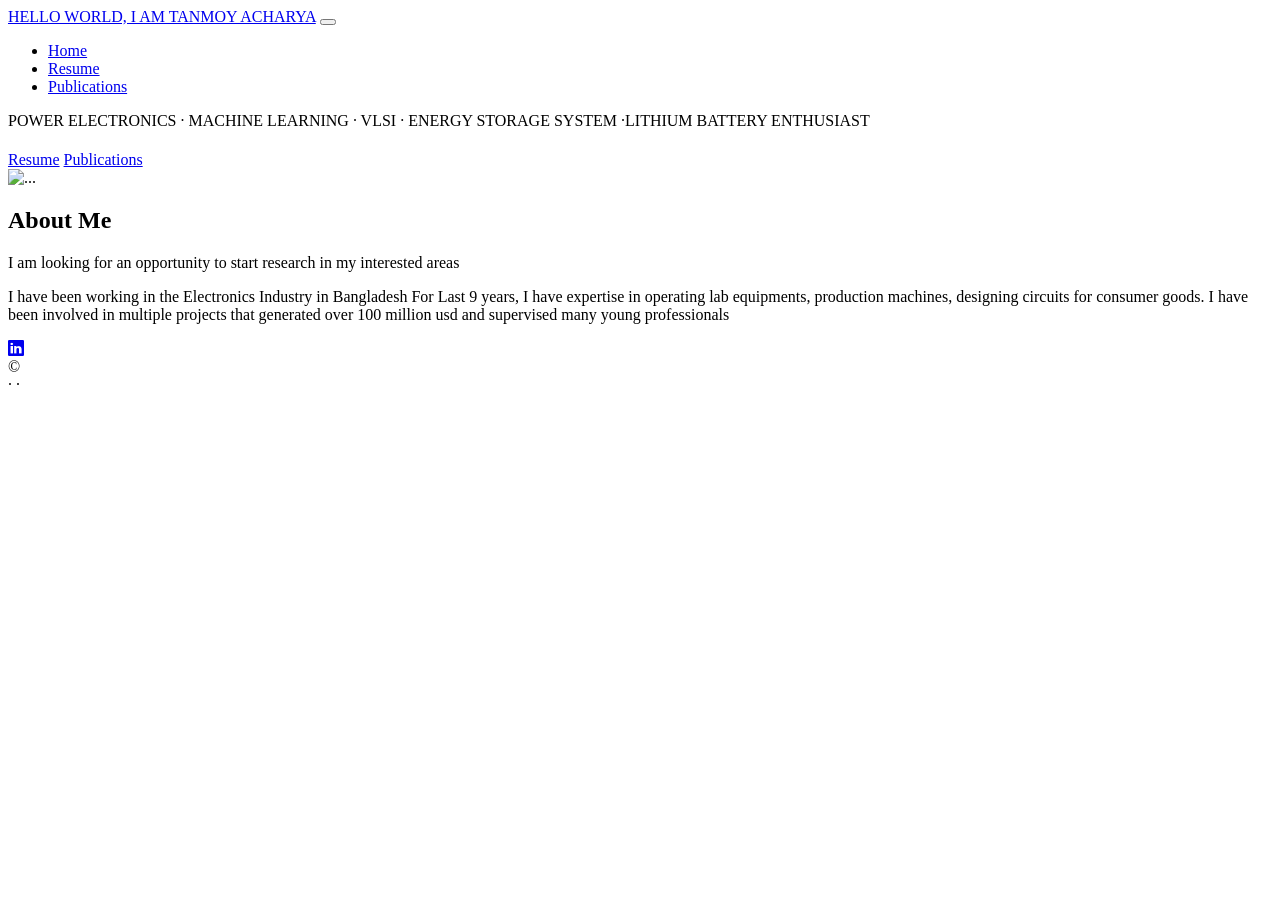
==== index.html @ 8044dd72 "Update index.html" ====
<!DOCTYPE html>
<html lang="en">
    <head>
        <meta charset="utf-8" />
        <meta name="viewport" content="width=device-width, initial-scale=1, shrink-to-fit=no" />
        <meta name="description" content="" />
        <meta name="author" content="" />
        <title>Tanmoy's Home</title>
        <!-- Favicon-->
        <link rel="icon" type="image/x-icon" href="assets/favicon.ico" />
        <!-- Custom Google font-->
        <link rel="preconnect" href="https://fonts.googleapis.com" />
        <link rel="preconnect" href="https://fonts.gstatic.com" crossorigin />
        <link href="https://fonts.googleapis.com/css2?family=Plus+Jakarta+Sans:wght@100;200;300;400;500;600;700;800;900&amp;display=swap" rel="stylesheet" />
        <!-- Bootstrap icons-->
        <link href="https://cdn.jsdelivr.net/npm/bootstrap-icons@1.8.1/font/bootstrap-icons.css" rel="stylesheet" />
        <!-- Core theme CSS (includes Bootstrap)-->
        <link href="css/styles.css" rel="stylesheet" />
    </head>
    <body class="d-flex flex-column h-100">
        <main class="flex-shrink-0">
            <!-- Navigation-->
            <nav class="navbar navbar-expand-lg navbar-light bg-white py-3">
                <div class="container px-5">
                    <a class="navbar-brand" href="index.html"><span class="fw-bolder text-primary">HELLO WORLD, I AM TANMOY ACHARYA</span></a>
                    <button class="navbar-toggler" type="button" data-bs-toggle="collapse" data-bs-target="#navbarSupportedContent" aria-controls="navbarSupportedContent" aria-expanded="false" aria-label="Toggle navigation"><span class="navbar-toggler-icon"></span></button>
                    <div class="collapse navbar-collapse" id="navbarSupportedContent">
                        <ul class="navbar-nav ms-auto mb-2 mb-lg-0 small fw-bolder">
                            <li class="nav-item"><a class="nav-link" href="index.html">Home</a></li>
                            <li class="nav-item"><a class="nav-link" href="resume.html">Resume</a></li>
                            <li class="nav-item"><a class="nav-link" href="Publications.html">Publications</a></li>
                            
                        </ul>
                    </div>
                </div>
            </nav>
            <!-- Header-->
            <header class="py-5">
                <div class="container px-5 pb-5">
                    <div class="row gx-5 align-items-center">
                        <div class="col-xxl-5">
                            <!-- Header text content-->
                            <div class="text-center text-xxl-start">
                                <div class="badge bg-gradient-primary-to-secondary text-white mb-4"><div class="text-uppercase">POWER ELECTRONICS &middot; MACHINE LEARNING &middot; VLSI &middot; ENERGY STORAGE SYSTEM &middot;LITHIUM BATTERY ENTHUSIAST</div></div>  
                                <div class="fs-3 fw-light text-muted"></div>
                                <h1 class="display-3 fw-bolder mb-5"><span class="text-gradient d-inline"></span></h1>
                                <div class="d-grid gap-3 d-sm-flex justify-content-sm-center justify-content-xxl-start mb-3">
                                    <a class="btn btn-primary btn-lg px-5 py-3 me-sm-3 fs-6 fw-bolder" href="resume.html">Resume</a>
                                    <a class="btn btn-outline-dark btn-lg px-5 py-3 fs-6 fw-bolder" href="Publications.html">Publications</a>
                                </div>
                            </div>
                        </div>
                        <div class="col-xxl-7">
                            <!-- Header profile picture-->
                            <div class="d-flex justify-content-center mt-5 mt-l-0">
                                <div class="profile bg-gradient-primary-to-secondary">
                                    <!-- TIP: For best results, use a photo with a transparent background like the demo example below-->
                                    <!-- Watch a tutorial on how to do this on YouTube (link)-->
                                    <img class="profile-img" src="assets/profile.JPG" alt="..." />
                                    <div class="dots-1">
                                     
                                    </div>
                                </div>
                            </div>
                        </div>
                    </div>
                </div>
            </header>
            <!-- About Section-->
            <section class="bg-light py-5">
                <div class="container px-5">
                    <div class="row gx-5 justify-content-center">
                        <div class="col-xxl-8">
                            <div class="text-center my-5">
                                <h2 class="display-5 fw-bolder"><span class="text-gradient d-inline">About Me</span></h2>
                                <p class="lead fw-light mb-4">I am looking for an opportunity to start research in my interested areas</p>
                                <p class="text-muted"> I have  been working in the Electronics Industry in Bangladesh For Last 9 years, I have expertise in operating lab equipments, production machines, designing circuits for consumer goods. I have been involved in multiple projects that generated over 100 million usd and supervised many young professionals</p>
                                <div class="d-flex justify-content-center fs-2 gap-4">
                                    <a class="text-gradient" href="#!"><i class></i></a>
                                    <a class="text-gradient" href="https://bd.linkedin.com/in/tanmoy-acharya-1873a51a1?original_referer=https%3A%2F%2Fwww.google.com%2F"><i class="bi bi-linkedin"></i></a>
                                   
                                </div>
                            </div>
                        </div>
                    </div>
                </div>
            </section>
        </main>
        <!-- Footer-->
        <footer class="bg-white py-4 mt-auto">
            <div class="container px-5">
                <div class="row align-items-center justify-content-between flex-column flex-sm-row">
                    <div class="col-auto"><div class="small m-0"> &copy; </div></div>
                    <div class="col-auto">
                        <a class="small" href="#!"></a>
                        <span class="mx-1">&middot;</span>
                        <a class="small" href="#!"></a>
                        <span class="mx-1">&middot;</span>
                        <a class="small" href="#!"></a>
                    </div>
                </div>
            </div>
        </footer>
        <!-- Bootstrap core JS-->
        <script src="https://cdn.jsdelivr.net/npm/bootstrap@5.2.3/dist/js/bootstrap.bundle.min.js"></script>
        <!-- Core theme JS-->
        <script src="js/scripts.js"></script>
    </body>
</html>
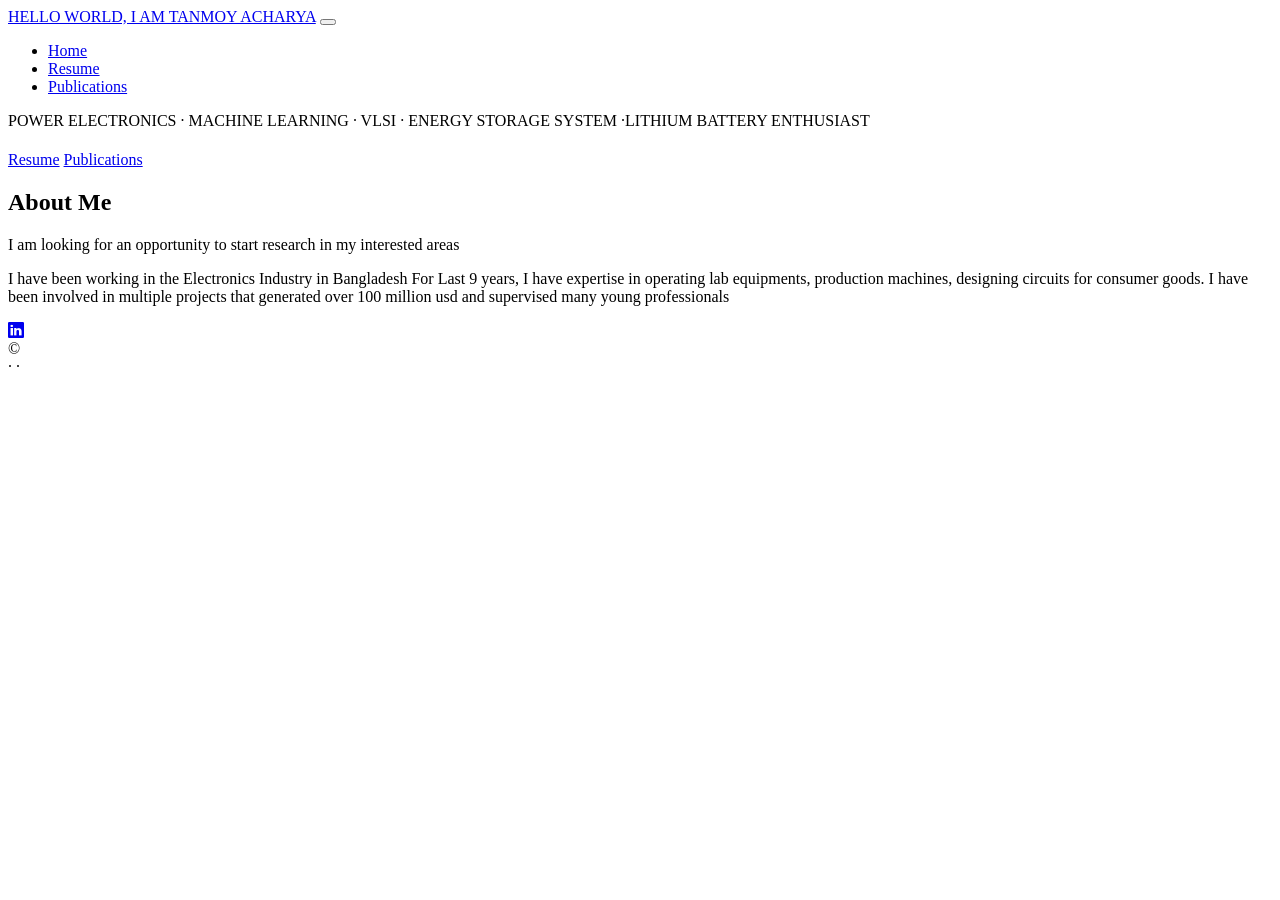
==== commit 08f36c4f: "Update index.html" ====
--- a/index.html
+++ b/index.html
@@ -52,12 +52,7 @@
                         </div>
                         <div class="col-xxl-7">
                             <!-- Header profile picture-->
-                            <div class="d-flex justify-content-center mt-5 mt-l-0">
-                                <div class="profile bg-gradient-primary-to-secondary">
-                                    <!-- TIP: For best results, use a photo with a transparent background like the demo example below-->
-                                    <!-- Watch a tutorial on how to do this on YouTube (link)-->
-                                    <img class="profile-img" src="assets/profile.JPG" alt="..." />
-                                    <div class="dots-1">
+                           
                                      
                                     </div>
                                 </div>
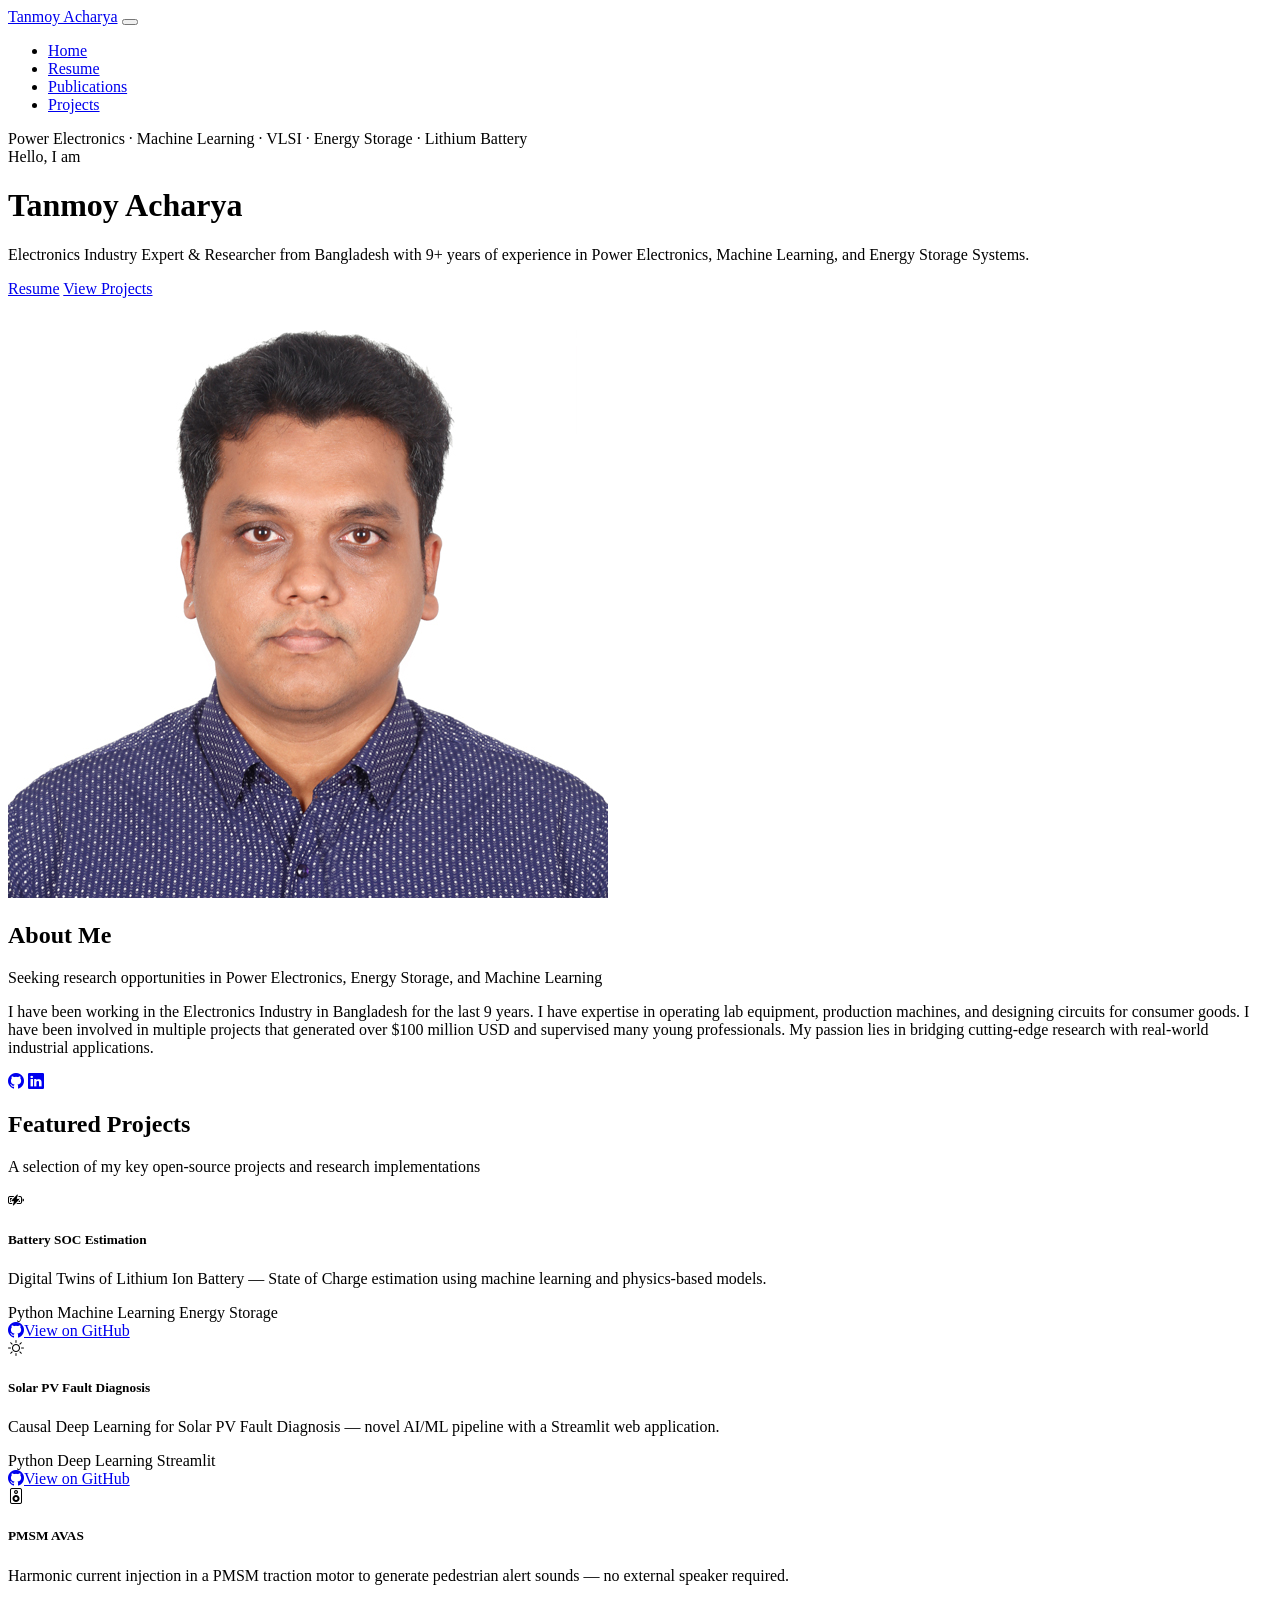
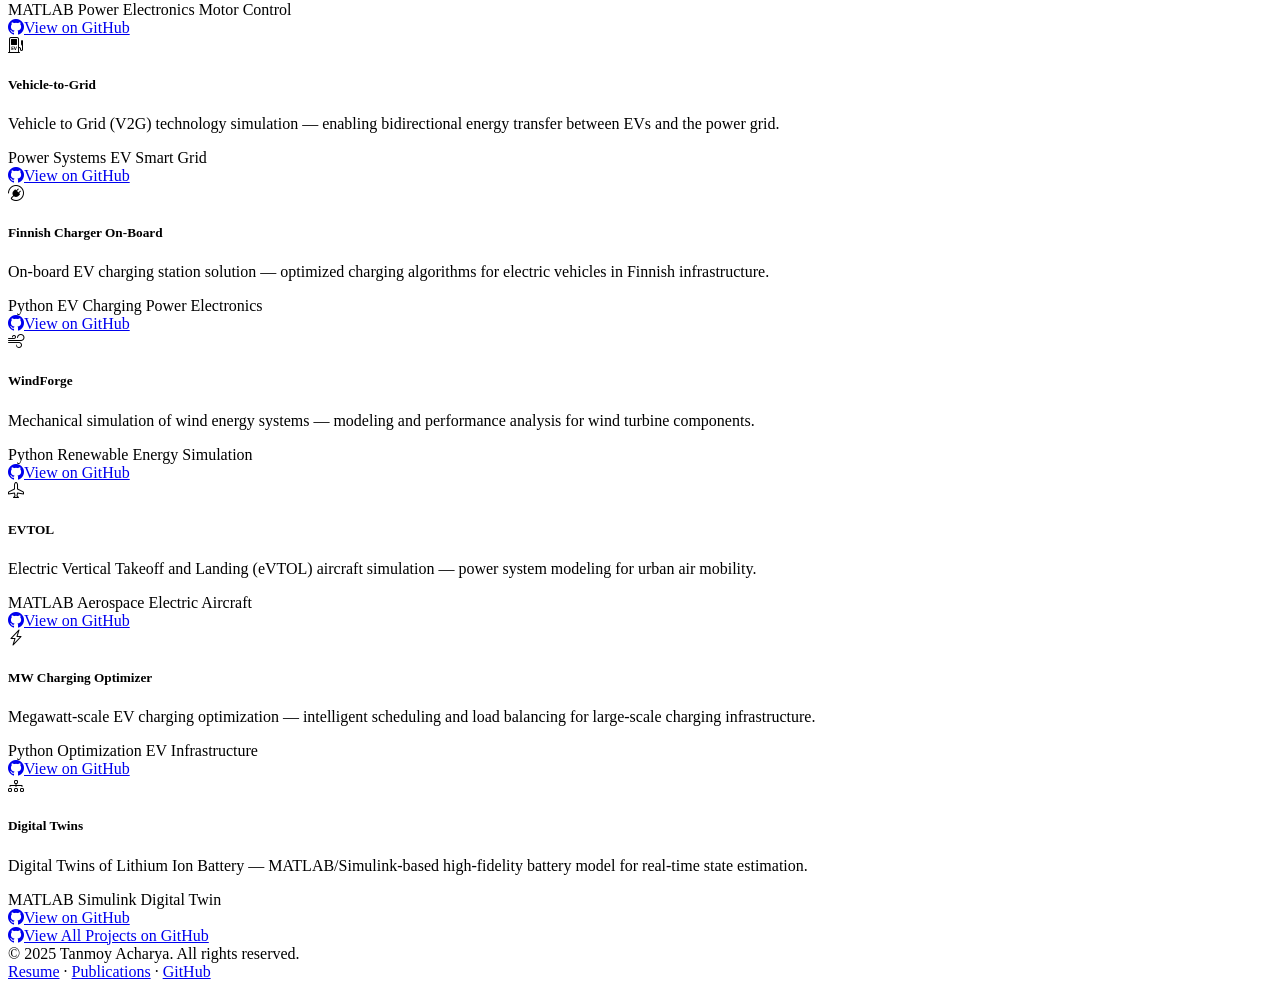
==== commit 83031f81: "Improve landing page with projects section and better UI Co-authored-by: TanmoyAcharya <183462798+Ta" ====
--- a/index.html
+++ b/index.html
@@ -3,9 +3,9 @@
     <head>
         <meta charset="utf-8" />
         <meta name="viewport" content="width=device-width, initial-scale=1, shrink-to-fit=no" />
-        <meta name="description" content="" />
-        <meta name="author" content="" />
-        <title>Tanmoy's Home</title>
+        <meta name="description" content="Tanmoy Acharya - Power Electronics Engineer, Machine Learning Researcher, VLSI & Energy Storage Enthusiast" />
+        <meta name="author" content="Tanmoy Acharya" />
+        <title>Tanmoy Acharya | Engineer &amp; Researcher</title>
         <!-- Favicon-->
         <link rel="icon" type="image/x-icon" href="assets/favicon.ico" />
         <!-- Custom Google font-->
@@ -22,14 +22,14 @@
             <!-- Navigation-->
             <nav class="navbar navbar-expand-lg navbar-light bg-white py-3">
                 <div class="container px-5">
-                    <a class="navbar-brand" href="index.html"><span class="fw-bolder text-primary">HELLO WORLD, I AM TANMOY ACHARYA</span></a>
+                    <a class="navbar-brand" href="index.html"><span class="fw-bolder text-primary">Tanmoy Acharya</span></a>
                     <button class="navbar-toggler" type="button" data-bs-toggle="collapse" data-bs-target="#navbarSupportedContent" aria-controls="navbarSupportedContent" aria-expanded="false" aria-label="Toggle navigation"><span class="navbar-toggler-icon"></span></button>
                     <div class="collapse navbar-collapse" id="navbarSupportedContent">
                         <ul class="navbar-nav ms-auto mb-2 mb-lg-0 small fw-bolder">
                             <li class="nav-item"><a class="nav-link" href="index.html">Home</a></li>
                             <li class="nav-item"><a class="nav-link" href="resume.html">Resume</a></li>
                             <li class="nav-item"><a class="nav-link" href="Publications.html">Publications</a></li>
-                            
+                            <li class="nav-item"><a class="nav-link" href="#projects">Projects</a></li>
                         </ul>
                     </div>
                 </div>
@@ -41,20 +41,23 @@
                         <div class="col-xxl-5">
                             <!-- Header text content-->
                             <div class="text-center text-xxl-start">
-                                <div class="badge bg-gradient-primary-to-secondary text-white mb-4"><div class="text-uppercase">POWER ELECTRONICS &middot; MACHINE LEARNING &middot; VLSI &middot; ENERGY STORAGE SYSTEM &middot;LITHIUM BATTERY ENTHUSIAST</div></div>  
-                                <div class="fs-3 fw-light text-muted"></div>
-                                <h1 class="display-3 fw-bolder mb-5"><span class="text-gradient d-inline"></span></h1>
+                                <div class="badge bg-gradient-primary-to-secondary text-white mb-4">
+                                    <div class="text-uppercase">Power Electronics &middot; Machine Learning &middot; VLSI &middot; Energy Storage &middot; Lithium Battery</div>
+                                </div>
+                                <div class="fs-3 fw-light text-muted">Hello, I am</div>
+                                <h1 class="display-3 fw-bolder mb-3"><span class="text-gradient d-inline">Tanmoy Acharya</span></h1>
+                                <p class="lead fw-light text-muted mb-5">Electronics Industry Expert &amp; Researcher from Bangladesh with 9+ years of experience in Power Electronics, Machine Learning, and Energy Storage Systems.</p>
                                 <div class="d-grid gap-3 d-sm-flex justify-content-sm-center justify-content-xxl-start mb-3">
                                     <a class="btn btn-primary btn-lg px-5 py-3 me-sm-3 fs-6 fw-bolder" href="resume.html">Resume</a>
-                                    <a class="btn btn-outline-dark btn-lg px-5 py-3 fs-6 fw-bolder" href="Publications.html">Publications</a>
+                                    <a class="btn btn-outline-dark btn-lg px-5 py-3 fs-6 fw-bolder" href="#projects">View Projects</a>
                                 </div>
                             </div>
                         </div>
                         <div class="col-xxl-7">
                             <!-- Header profile picture-->
-                           
-                                     
-                                    </div>
+                            <div class="d-flex justify-content-center mt-5 mt-xxl-0">
+                                <div class="profile bg-gradient-primary-to-secondary">
+                                    <img class="profile-img" src="assets/profile.jpg" alt="Tanmoy Acharya" />
                                 </div>
                             </div>
                         </div>
@@ -68,15 +71,228 @@
                         <div class="col-xxl-8">
                             <div class="text-center my-5">
                                 <h2 class="display-5 fw-bolder"><span class="text-gradient d-inline">About Me</span></h2>
-                                <p class="lead fw-light mb-4">I am looking for an opportunity to start research in my interested areas</p>
-                                <p class="text-muted"> I have  been working in the Electronics Industry in Bangladesh For Last 9 years, I have expertise in operating lab equipments, production machines, designing circuits for consumer goods. I have been involved in multiple projects that generated over 100 million usd and supervised many young professionals</p>
-                                <div class="d-flex justify-content-center fs-2 gap-4">
-                                    <a class="text-gradient" href="#!"><i class></i></a>
-                                    <a class="text-gradient" href="https://bd.linkedin.com/in/tanmoy-acharya-1873a51a1?original_referer=https%3A%2F%2Fwww.google.com%2F"><i class="bi bi-linkedin"></i></a>
-                                   
-                                </div>
-                            </div>
-                        </div>
+                                <p class="lead fw-light mb-4">Seeking research opportunities in Power Electronics, Energy Storage, and Machine Learning</p>
+                                <p class="text-muted">I have been working in the Electronics Industry in Bangladesh for the last 9 years. I have expertise in operating lab equipment, production machines, and designing circuits for consumer goods. I have been involved in multiple projects that generated over $100 million USD and supervised many young professionals. My passion lies in bridging cutting-edge research with real-world industrial applications.</p>
+                                <div class="d-flex justify-content-center fs-2 gap-4 mt-4">
+                                    <a class="text-gradient" href="https://github.com/TanmoyAcharya" target="_blank" rel="noopener noreferrer" title="GitHub"><i class="bi bi-github"></i></a>
+                                    <a class="text-gradient" href="https://bd.linkedin.com/in/tanmoy-acharya-1873a51a1" target="_blank" rel="noopener noreferrer" title="LinkedIn"><i class="bi bi-linkedin"></i></a>
+                                </div>
+                            </div>
+                        </div>
+                    </div>
+                </div>
+            </section>
+            <!-- Projects Section-->
+            <section id="projects" class="py-5">
+                <div class="container px-5 mb-5">
+                    <div class="text-center mb-5">
+                        <h2 class="display-5 fw-bolder"><span class="text-gradient d-inline">Featured Projects</span></h2>
+                        <p class="lead fw-light text-muted">A selection of my key open-source projects and research implementations</p>
+                    </div>
+                    <div class="row gx-5 gy-4">
+                        <!-- Project Card 1 -->
+                        <div class="col-lg-4 col-md-6">
+                            <div class="card shadow border-0 rounded-4 h-100">
+                                <div class="card-body p-4">
+                                    <div class="d-flex align-items-center mb-3">
+                                        <div class="feature bg-primary bg-gradient-primary-to-secondary text-white rounded-3 me-3 p-2">
+                                            <i class="bi bi-battery-charging fs-4"></i>
+                                        </div>
+                                        <h5 class="fw-bolder mb-0">Battery SOC Estimation</h5>
+                                    </div>
+                                    <p class="text-muted small mb-3">Digital Twins of Lithium Ion Battery — State of Charge estimation using machine learning and physics-based models.</p>
+                                    <div class="d-flex flex-wrap gap-2 mb-3">
+                                        <span class="badge bg-primary bg-opacity-10 text-primary">Python</span>
+                                        <span class="badge bg-secondary bg-opacity-10 text-secondary">Machine Learning</span>
+                                        <span class="badge bg-success bg-opacity-10 text-success">Energy Storage</span>
+                                    </div>
+                                    <a class="btn btn-outline-primary btn-sm" href="https://github.com/TanmoyAcharya/Battery-SOC-estimation" target="_blank" rel="noopener noreferrer">
+                                        <i class="bi bi-github me-1"></i>View on GitHub
+                                    </a>
+                                </div>
+                            </div>
+                        </div>
+                        <!-- Project Card 2 -->
+                        <div class="col-lg-4 col-md-6">
+                            <div class="card shadow border-0 rounded-4 h-100">
+                                <div class="card-body p-4">
+                                    <div class="d-flex align-items-center mb-3">
+                                        <div class="feature bg-primary bg-gradient-primary-to-secondary text-white rounded-3 me-3 p-2">
+                                            <i class="bi bi-sun fs-4"></i>
+                                        </div>
+                                        <h5 class="fw-bolder mb-0">Solar PV Fault Diagnosis</h5>
+                                    </div>
+                                    <p class="text-muted small mb-3">Causal Deep Learning for Solar PV Fault Diagnosis — novel AI/ML pipeline with a Streamlit web application.</p>
+                                    <div class="d-flex flex-wrap gap-2 mb-3">
+                                        <span class="badge bg-primary bg-opacity-10 text-primary">Python</span>
+                                        <span class="badge bg-secondary bg-opacity-10 text-secondary">Deep Learning</span>
+                                        <span class="badge bg-warning bg-opacity-10 text-warning">Streamlit</span>
+                                    </div>
+                                    <a class="btn btn-outline-primary btn-sm" href="https://github.com/TanmoyAcharya/solar-pv-causal-fault-diagnosis" target="_blank" rel="noopener noreferrer">
+                                        <i class="bi bi-github me-1"></i>View on GitHub
+                                    </a>
+                                </div>
+                            </div>
+                        </div>
+                        <!-- Project Card 3 -->
+                        <div class="col-lg-4 col-md-6">
+                            <div class="card shadow border-0 rounded-4 h-100">
+                                <div class="card-body p-4">
+                                    <div class="d-flex align-items-center mb-3">
+                                        <div class="feature bg-primary bg-gradient-primary-to-secondary text-white rounded-3 me-3 p-2">
+                                            <i class="bi bi-speaker fs-4"></i>
+                                        </div>
+                                        <h5 class="fw-bolder mb-0">PMSM AVAS</h5>
+                                    </div>
+                                    <p class="text-muted small mb-3">Harmonic current injection in a PMSM traction motor to generate pedestrian alert sounds — no external speaker required.</p>
+                                    <div class="d-flex flex-wrap gap-2 mb-3">
+                                        <span class="badge bg-primary bg-opacity-10 text-primary">MATLAB</span>
+                                        <span class="badge bg-secondary bg-opacity-10 text-secondary">Power Electronics</span>
+                                        <span class="badge bg-info bg-opacity-10 text-info">Motor Control</span>
+                                    </div>
+                                    <a class="btn btn-outline-primary btn-sm" href="https://github.com/TanmoyAcharya/Full-PMSM-AVAS" target="_blank" rel="noopener noreferrer">
+                                        <i class="bi bi-github me-1"></i>View on GitHub
+                                    </a>
+                                </div>
+                            </div>
+                        </div>
+                        <!-- Project Card 4 -->
+                        <div class="col-lg-4 col-md-6">
+                            <div class="card shadow border-0 rounded-4 h-100">
+                                <div class="card-body p-4">
+                                    <div class="d-flex align-items-center mb-3">
+                                        <div class="feature bg-primary bg-gradient-primary-to-secondary text-white rounded-3 me-3 p-2">
+                                            <i class="bi bi-ev-station fs-4"></i>
+                                        </div>
+                                        <h5 class="fw-bolder mb-0">Vehicle-to-Grid</h5>
+                                    </div>
+                                    <p class="text-muted small mb-3">Vehicle to Grid (V2G) technology simulation — enabling bidirectional energy transfer between EVs and the power grid.</p>
+                                    <div class="d-flex flex-wrap gap-2 mb-3">
+                                        <span class="badge bg-primary bg-opacity-10 text-primary">Power Systems</span>
+                                        <span class="badge bg-success bg-opacity-10 text-success">EV</span>
+                                        <span class="badge bg-secondary bg-opacity-10 text-secondary">Smart Grid</span>
+                                    </div>
+                                    <a class="btn btn-outline-primary btn-sm" href="https://github.com/TanmoyAcharya/Vehicle-to-Grid" target="_blank" rel="noopener noreferrer">
+                                        <i class="bi bi-github me-1"></i>View on GitHub
+                                    </a>
+                                </div>
+                            </div>
+                        </div>
+                        <!-- Project Card 5 -->
+                        <div class="col-lg-4 col-md-6">
+                            <div class="card shadow border-0 rounded-4 h-100">
+                                <div class="card-body p-4">
+                                    <div class="d-flex align-items-center mb-3">
+                                        <div class="feature bg-primary bg-gradient-primary-to-secondary text-white rounded-3 me-3 p-2">
+                                            <i class="bi bi-plugin fs-4"></i>
+                                        </div>
+                                        <h5 class="fw-bolder mb-0">Finnish Charger On-Board</h5>
+                                    </div>
+                                    <p class="text-muted small mb-3">On-board EV charging station solution — optimized charging algorithms for electric vehicles in Finnish infrastructure.</p>
+                                    <div class="d-flex flex-wrap gap-2 mb-3">
+                                        <span class="badge bg-primary bg-opacity-10 text-primary">Python</span>
+                                        <span class="badge bg-success bg-opacity-10 text-success">EV Charging</span>
+                                        <span class="badge bg-info bg-opacity-10 text-info">Power Electronics</span>
+                                    </div>
+                                    <a class="btn btn-outline-primary btn-sm" href="https://github.com/TanmoyAcharya/Finnish-Charger-On-Board" target="_blank" rel="noopener noreferrer">
+                                        <i class="bi bi-github me-1"></i>View on GitHub
+                                    </a>
+                                </div>
+                            </div>
+                        </div>
+                        <!-- Project Card 6 -->
+                        <div class="col-lg-4 col-md-6">
+                            <div class="card shadow border-0 rounded-4 h-100">
+                                <div class="card-body p-4">
+                                    <div class="d-flex align-items-center mb-3">
+                                        <div class="feature bg-primary bg-gradient-primary-to-secondary text-white rounded-3 me-3 p-2">
+                                            <i class="bi bi-wind fs-4"></i>
+                                        </div>
+                                        <h5 class="fw-bolder mb-0">WindForge</h5>
+                                    </div>
+                                    <p class="text-muted small mb-3">Mechanical simulation of wind energy systems — modeling and performance analysis for wind turbine components.</p>
+                                    <div class="d-flex flex-wrap gap-2 mb-3">
+                                        <span class="badge bg-primary bg-opacity-10 text-primary">Python</span>
+                                        <span class="badge bg-success bg-opacity-10 text-success">Renewable Energy</span>
+                                        <span class="badge bg-secondary bg-opacity-10 text-secondary">Simulation</span>
+                                    </div>
+                                    <a class="btn btn-outline-primary btn-sm" href="https://github.com/TanmoyAcharya/WindForge" target="_blank" rel="noopener noreferrer">
+                                        <i class="bi bi-github me-1"></i>View on GitHub
+                                    </a>
+                                </div>
+                            </div>
+                        </div>
+                        <!-- Project Card 7 -->
+                        <div class="col-lg-4 col-md-6">
+                            <div class="card shadow border-0 rounded-4 h-100">
+                                <div class="card-body p-4">
+                                    <div class="d-flex align-items-center mb-3">
+                                        <div class="feature bg-primary bg-gradient-primary-to-secondary text-white rounded-3 me-3 p-2">
+                                            <i class="bi bi-airplane fs-4"></i>
+                                        </div>
+                                        <h5 class="fw-bolder mb-0">EVTOL</h5>
+                                    </div>
+                                    <p class="text-muted small mb-3">Electric Vertical Takeoff and Landing (eVTOL) aircraft simulation — power system modeling for urban air mobility.</p>
+                                    <div class="d-flex flex-wrap gap-2 mb-3">
+                                        <span class="badge bg-primary bg-opacity-10 text-primary">MATLAB</span>
+                                        <span class="badge bg-secondary bg-opacity-10 text-secondary">Aerospace</span>
+                                        <span class="badge bg-success bg-opacity-10 text-success">Electric Aircraft</span>
+                                    </div>
+                                    <a class="btn btn-outline-primary btn-sm" href="https://github.com/TanmoyAcharya/EVTOL" target="_blank" rel="noopener noreferrer">
+                                        <i class="bi bi-github me-1"></i>View on GitHub
+                                    </a>
+                                </div>
+                            </div>
+                        </div>
+                        <!-- Project Card 8 -->
+                        <div class="col-lg-4 col-md-6">
+                            <div class="card shadow border-0 rounded-4 h-100">
+                                <div class="card-body p-4">
+                                    <div class="d-flex align-items-center mb-3">
+                                        <div class="feature bg-primary bg-gradient-primary-to-secondary text-white rounded-3 me-3 p-2">
+                                            <i class="bi bi-lightning-charge fs-4"></i>
+                                        </div>
+                                        <h5 class="fw-bolder mb-0">MW Charging Optimizer</h5>
+                                    </div>
+                                    <p class="text-muted small mb-3">Megawatt-scale EV charging optimization — intelligent scheduling and load balancing for large-scale charging infrastructure.</p>
+                                    <div class="d-flex flex-wrap gap-2 mb-3">
+                                        <span class="badge bg-primary bg-opacity-10 text-primary">Python</span>
+                                        <span class="badge bg-success bg-opacity-10 text-success">Optimization</span>
+                                        <span class="badge bg-info bg-opacity-10 text-info">EV Infrastructure</span>
+                                    </div>
+                                    <a class="btn btn-outline-primary btn-sm" href="https://github.com/TanmoyAcharya/mw-charging-optimizer" target="_blank" rel="noopener noreferrer">
+                                        <i class="bi bi-github me-1"></i>View on GitHub
+                                    </a>
+                                </div>
+                            </div>
+                        </div>
+                        <!-- Project Card 9 -->
+                        <div class="col-lg-4 col-md-6">
+                            <div class="card shadow border-0 rounded-4 h-100">
+                                <div class="card-body p-4">
+                                    <div class="d-flex align-items-center mb-3">
+                                        <div class="feature bg-primary bg-gradient-primary-to-secondary text-white rounded-3 me-3 p-2">
+                                            <i class="bi bi-diagram-3 fs-4"></i>
+                                        </div>
+                                        <h5 class="fw-bolder mb-0">Digital Twins</h5>
+                                    </div>
+                                    <p class="text-muted small mb-3">Digital Twins of Lithium Ion Battery — MATLAB/Simulink-based high-fidelity battery model for real-time state estimation.</p>
+                                    <div class="d-flex flex-wrap gap-2 mb-3">
+                                        <span class="badge bg-primary bg-opacity-10 text-primary">MATLAB</span>
+                                        <span class="badge bg-secondary bg-opacity-10 text-secondary">Simulink</span>
+                                        <span class="badge bg-success bg-opacity-10 text-success">Digital Twin</span>
+                                    </div>
+                                    <a class="btn btn-outline-primary btn-sm" href="https://github.com/TanmoyAcharya/Digital-Twins" target="_blank" rel="noopener noreferrer">
+                                        <i class="bi bi-github me-1"></i>View on GitHub
+                                    </a>
+                                </div>
+                            </div>
+                        </div>
+                    </div>
+                    <div class="text-center mt-5">
+                        <a class="btn btn-primary btn-lg px-5 py-3 fs-6 fw-bolder" href="https://github.com/TanmoyAcharya" target="_blank" rel="noopener noreferrer">
+                            <i class="bi bi-github me-2"></i>View All Projects on GitHub
+                        </a>
                     </div>
                 </div>
             </section>
@@ -85,13 +301,13 @@
         <footer class="bg-white py-4 mt-auto">
             <div class="container px-5">
                 <div class="row align-items-center justify-content-between flex-column flex-sm-row">
-                    <div class="col-auto"><div class="small m-0"> &copy; </div></div>
+                    <div class="col-auto"><div class="small m-0">&copy; 2025 Tanmoy Acharya. All rights reserved.</div></div>
                     <div class="col-auto">
-                        <a class="small" href="#!"></a>
+                        <a class="small" href="resume.html">Resume</a>
                         <span class="mx-1">&middot;</span>
-                        <a class="small" href="#!"></a>
+                        <a class="small" href="Publications.html">Publications</a>
                         <span class="mx-1">&middot;</span>
-                        <a class="small" href="#!"></a>
+                        <a class="small" href="https://github.com/TanmoyAcharya" target="_blank" rel="noopener noreferrer">GitHub</a>
                     </div>
                 </div>
             </div>
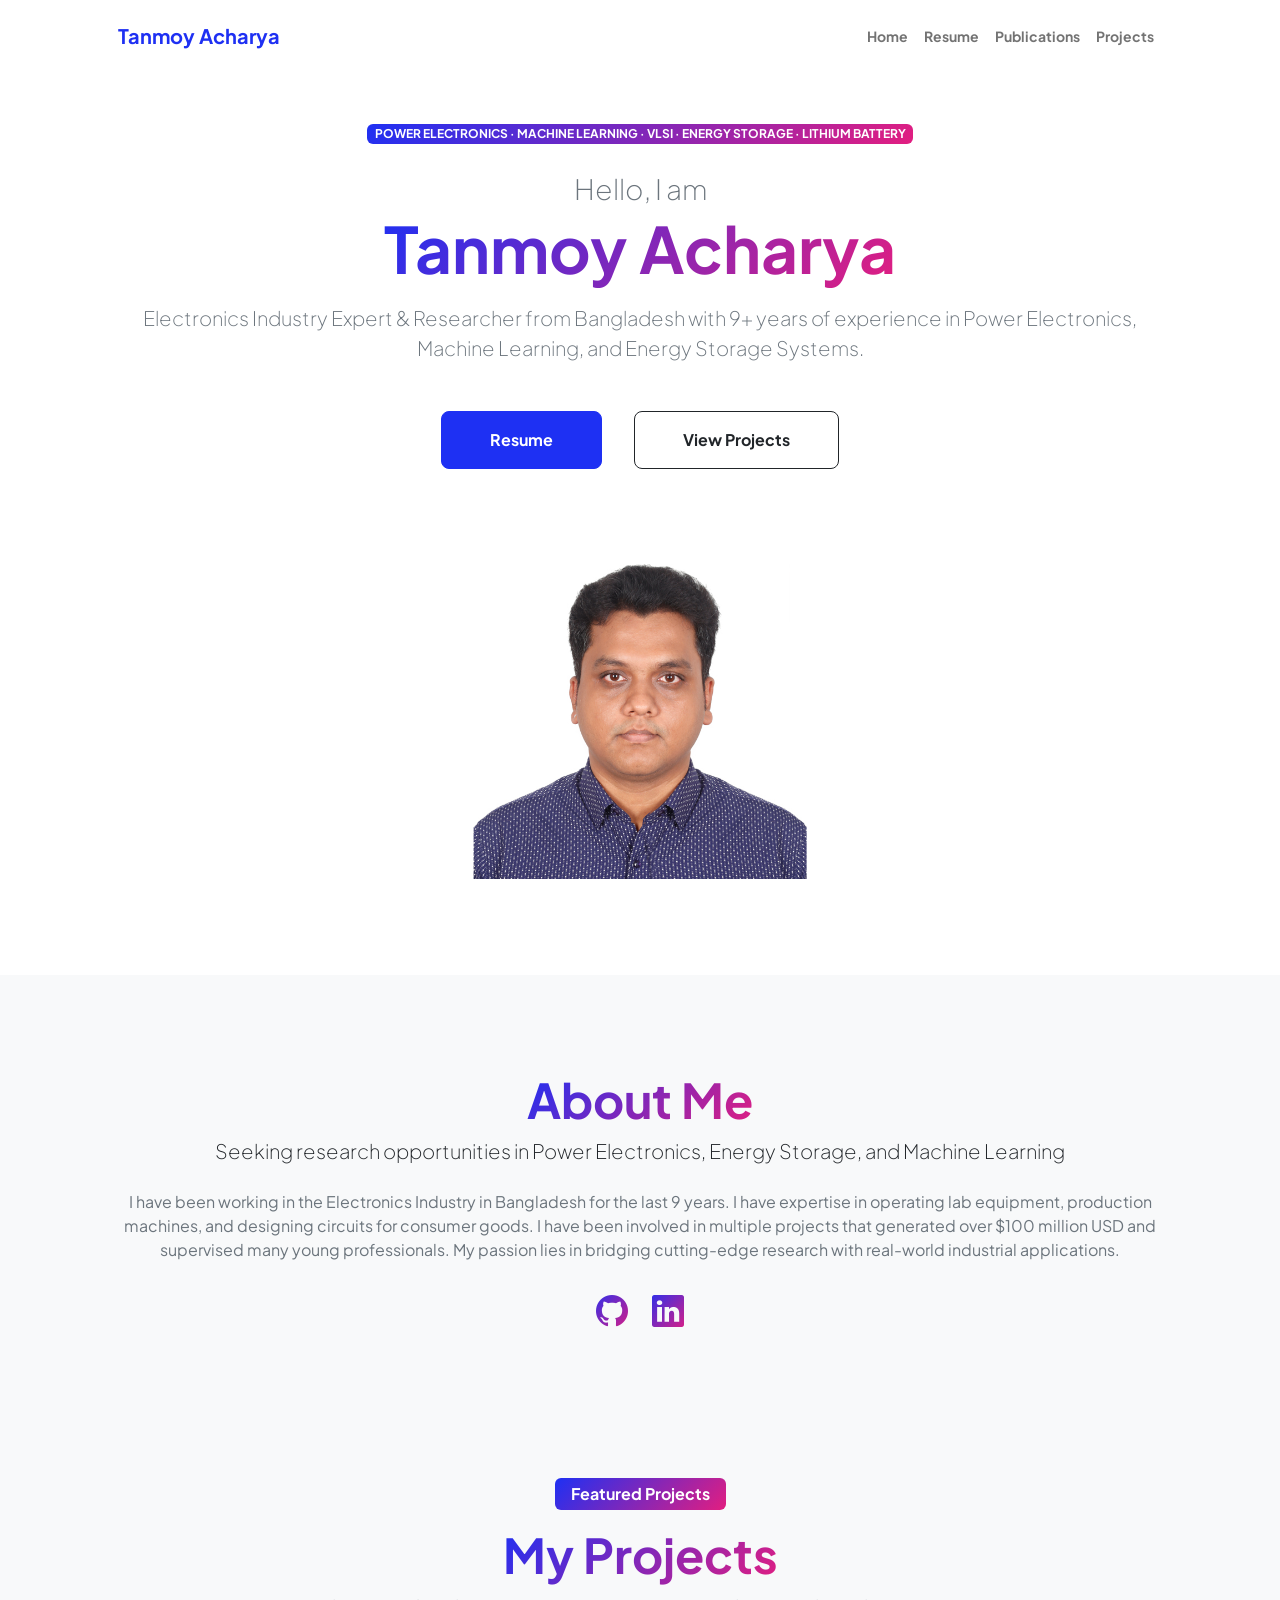
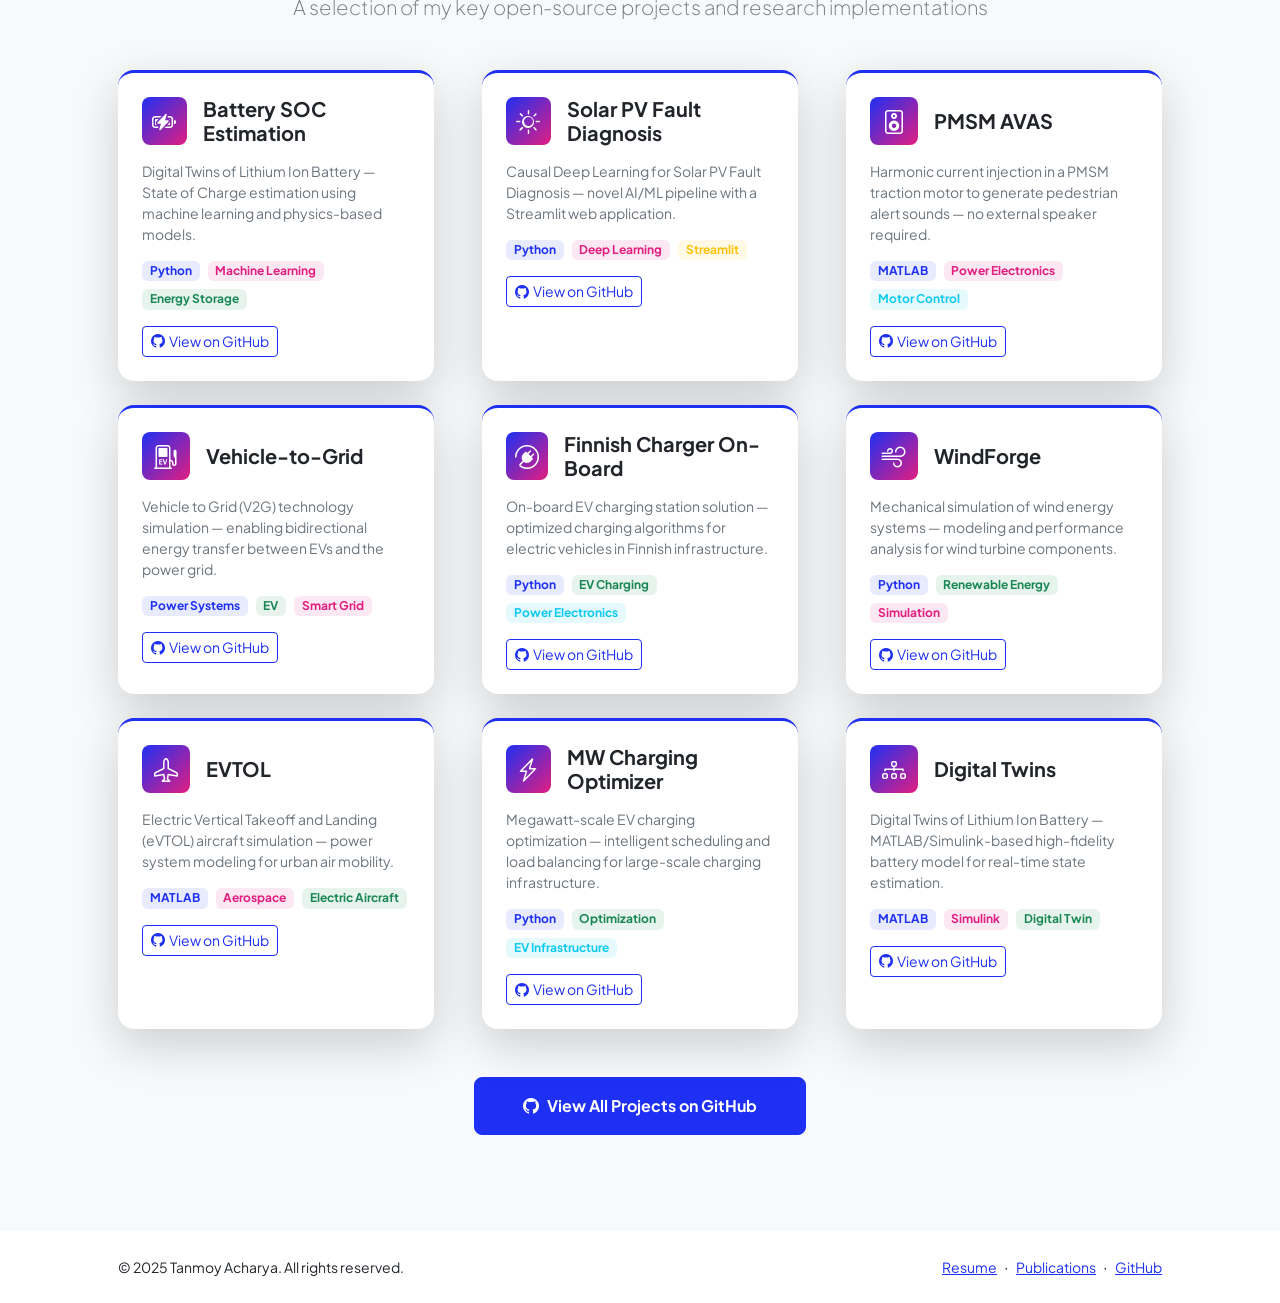
==== commit 8cfe9243: "Add ICEPAE 2025 paper, reduce profile image, highlight projects section Co-authored-by: TanmoyAchary" ====
--- a/index.html
+++ b/index.html
@@ -83,16 +83,17 @@
                 </div>
             </section>
             <!-- Projects Section-->
-            <section id="projects" class="py-5">
+            <section id="projects" class="py-5 bg-light">
                 <div class="container px-5 mb-5">
                     <div class="text-center mb-5">
-                        <h2 class="display-5 fw-bolder"><span class="text-gradient d-inline">Featured Projects</span></h2>
+                        <div class="badge bg-gradient-primary-to-secondary text-white mb-3 px-3 py-2 fs-6">Featured Projects</div>
+                        <h2 class="display-5 fw-bolder"><span class="text-gradient d-inline">My Projects</span></h2>
                         <p class="lead fw-light text-muted">A selection of my key open-source projects and research implementations</p>
                     </div>
                     <div class="row gx-5 gy-4">
                         <!-- Project Card 1 -->
                         <div class="col-lg-4 col-md-6">
-                            <div class="card shadow border-0 rounded-4 h-100">
+                            <div class="card shadow-lg border-0 rounded-4 h-100 border-top border-primary border-3">
                                 <div class="card-body p-4">
                                     <div class="d-flex align-items-center mb-3">
                                         <div class="feature bg-primary bg-gradient-primary-to-secondary text-white rounded-3 me-3 p-2">
@@ -114,7 +115,7 @@
                         </div>
                         <!-- Project Card 2 -->
                         <div class="col-lg-4 col-md-6">
-                            <div class="card shadow border-0 rounded-4 h-100">
+                            <div class="card shadow-lg border-0 rounded-4 h-100 border-top border-primary border-3">
                                 <div class="card-body p-4">
                                     <div class="d-flex align-items-center mb-3">
                                         <div class="feature bg-primary bg-gradient-primary-to-secondary text-white rounded-3 me-3 p-2">
@@ -136,7 +137,7 @@
                         </div>
                         <!-- Project Card 3 -->
                         <div class="col-lg-4 col-md-6">
-                            <div class="card shadow border-0 rounded-4 h-100">
+                            <div class="card shadow-lg border-0 rounded-4 h-100 border-top border-primary border-3">
                                 <div class="card-body p-4">
                                     <div class="d-flex align-items-center mb-3">
                                         <div class="feature bg-primary bg-gradient-primary-to-secondary text-white rounded-3 me-3 p-2">
@@ -158,7 +159,7 @@
                         </div>
                         <!-- Project Card 4 -->
                         <div class="col-lg-4 col-md-6">
-                            <div class="card shadow border-0 rounded-4 h-100">
+                            <div class="card shadow-lg border-0 rounded-4 h-100 border-top border-primary border-3">
                                 <div class="card-body p-4">
                                     <div class="d-flex align-items-center mb-3">
                                         <div class="feature bg-primary bg-gradient-primary-to-secondary text-white rounded-3 me-3 p-2">
@@ -180,7 +181,7 @@
                         </div>
                         <!-- Project Card 5 -->
                         <div class="col-lg-4 col-md-6">
-                            <div class="card shadow border-0 rounded-4 h-100">
+                            <div class="card shadow-lg border-0 rounded-4 h-100 border-top border-primary border-3">
                                 <div class="card-body p-4">
                                     <div class="d-flex align-items-center mb-3">
                                         <div class="feature bg-primary bg-gradient-primary-to-secondary text-white rounded-3 me-3 p-2">
@@ -202,7 +203,7 @@
                         </div>
                         <!-- Project Card 6 -->
                         <div class="col-lg-4 col-md-6">
-                            <div class="card shadow border-0 rounded-4 h-100">
+                            <div class="card shadow-lg border-0 rounded-4 h-100 border-top border-primary border-3">
                                 <div class="card-body p-4">
                                     <div class="d-flex align-items-center mb-3">
                                         <div class="feature bg-primary bg-gradient-primary-to-secondary text-white rounded-3 me-3 p-2">
@@ -224,7 +225,7 @@
                         </div>
                         <!-- Project Card 7 -->
                         <div class="col-lg-4 col-md-6">
-                            <div class="card shadow border-0 rounded-4 h-100">
+                            <div class="card shadow-lg border-0 rounded-4 h-100 border-top border-primary border-3">
                                 <div class="card-body p-4">
                                     <div class="d-flex align-items-center mb-3">
                                         <div class="feature bg-primary bg-gradient-primary-to-secondary text-white rounded-3 me-3 p-2">
@@ -246,7 +247,7 @@
                         </div>
                         <!-- Project Card 8 -->
                         <div class="col-lg-4 col-md-6">
-                            <div class="card shadow border-0 rounded-4 h-100">
+                            <div class="card shadow-lg border-0 rounded-4 h-100 border-top border-primary border-3">
                                 <div class="card-body p-4">
                                     <div class="d-flex align-items-center mb-3">
                                         <div class="feature bg-primary bg-gradient-primary-to-secondary text-white rounded-3 me-3 p-2">
@@ -268,7 +269,7 @@
                         </div>
                         <!-- Project Card 9 -->
                         <div class="col-lg-4 col-md-6">
-                            <div class="card shadow border-0 rounded-4 h-100">
+                            <div class="card shadow-lg border-0 rounded-4 h-100 border-top border-primary border-3">
                                 <div class="card-body p-4">
                                     <div class="d-flex align-items-center mb-3">
                                         <div class="feature bg-primary bg-gradient-primary-to-secondary text-white rounded-3 me-3 p-2">
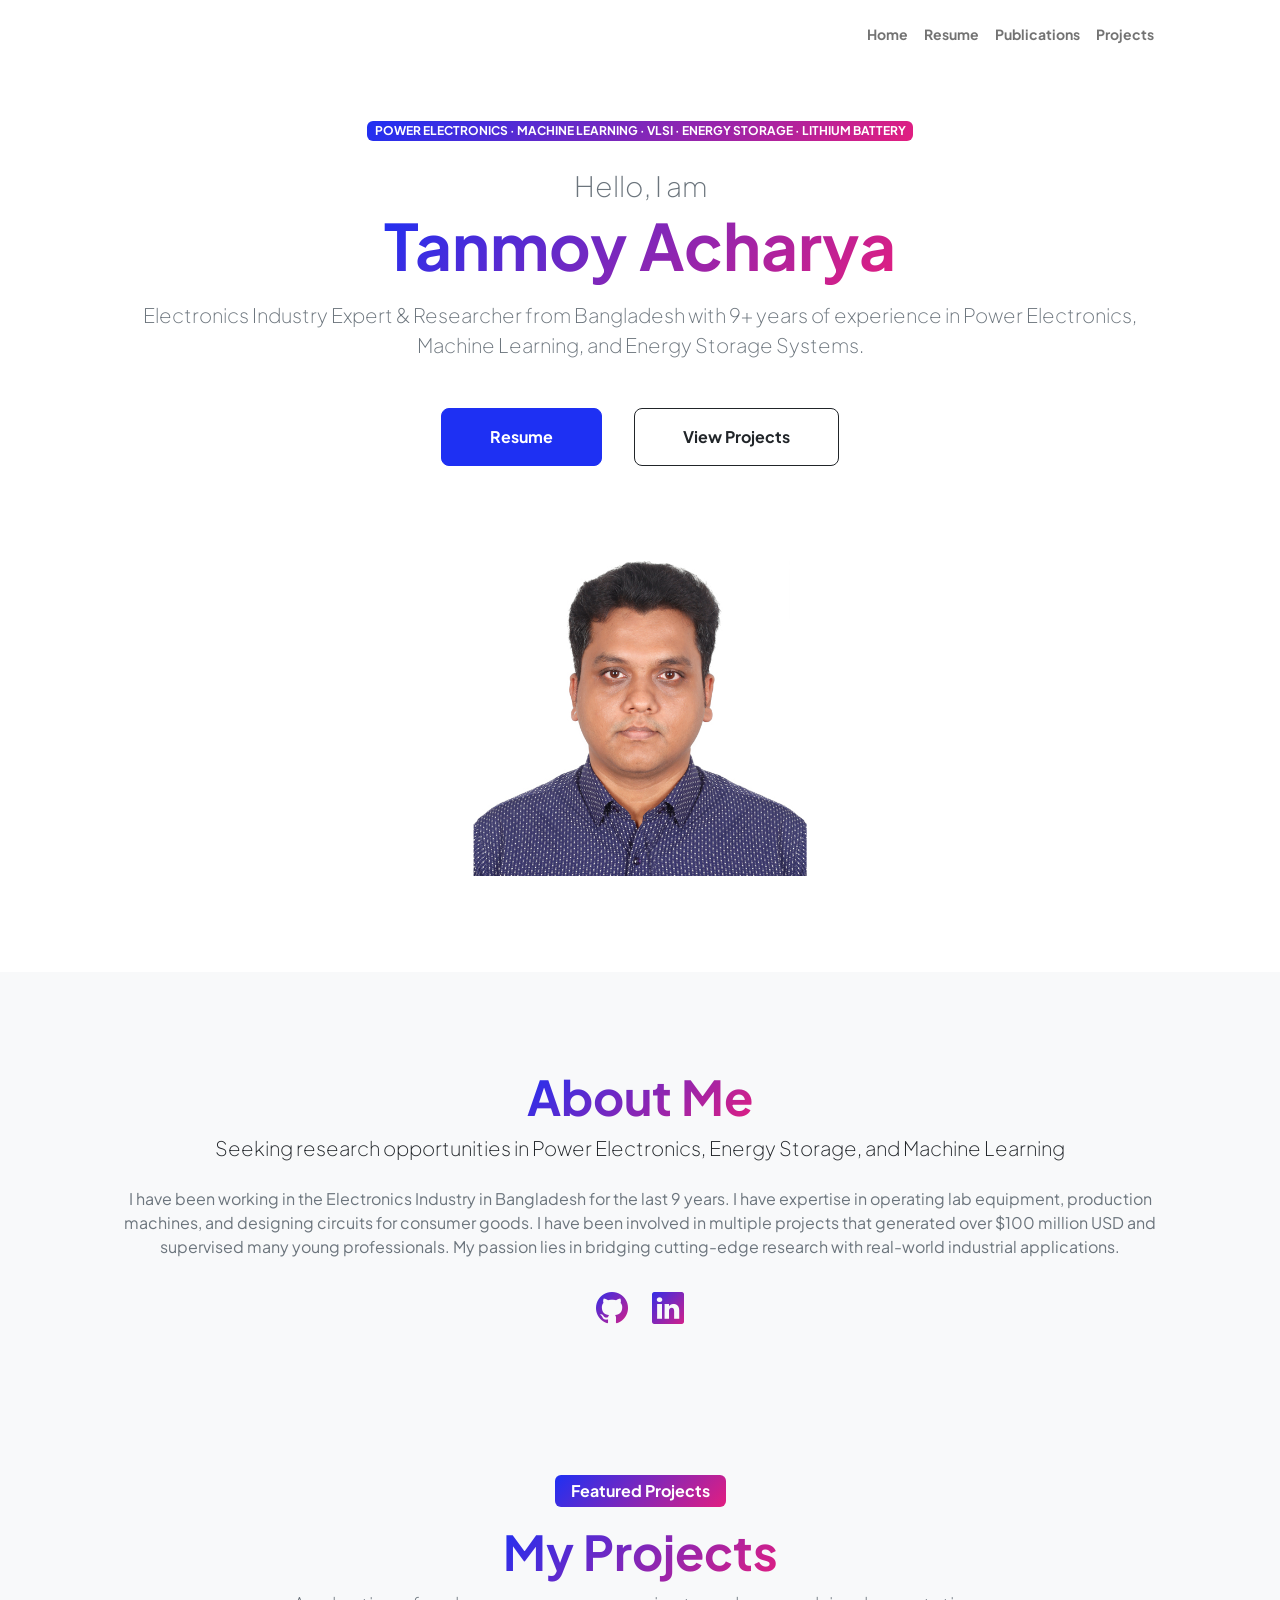
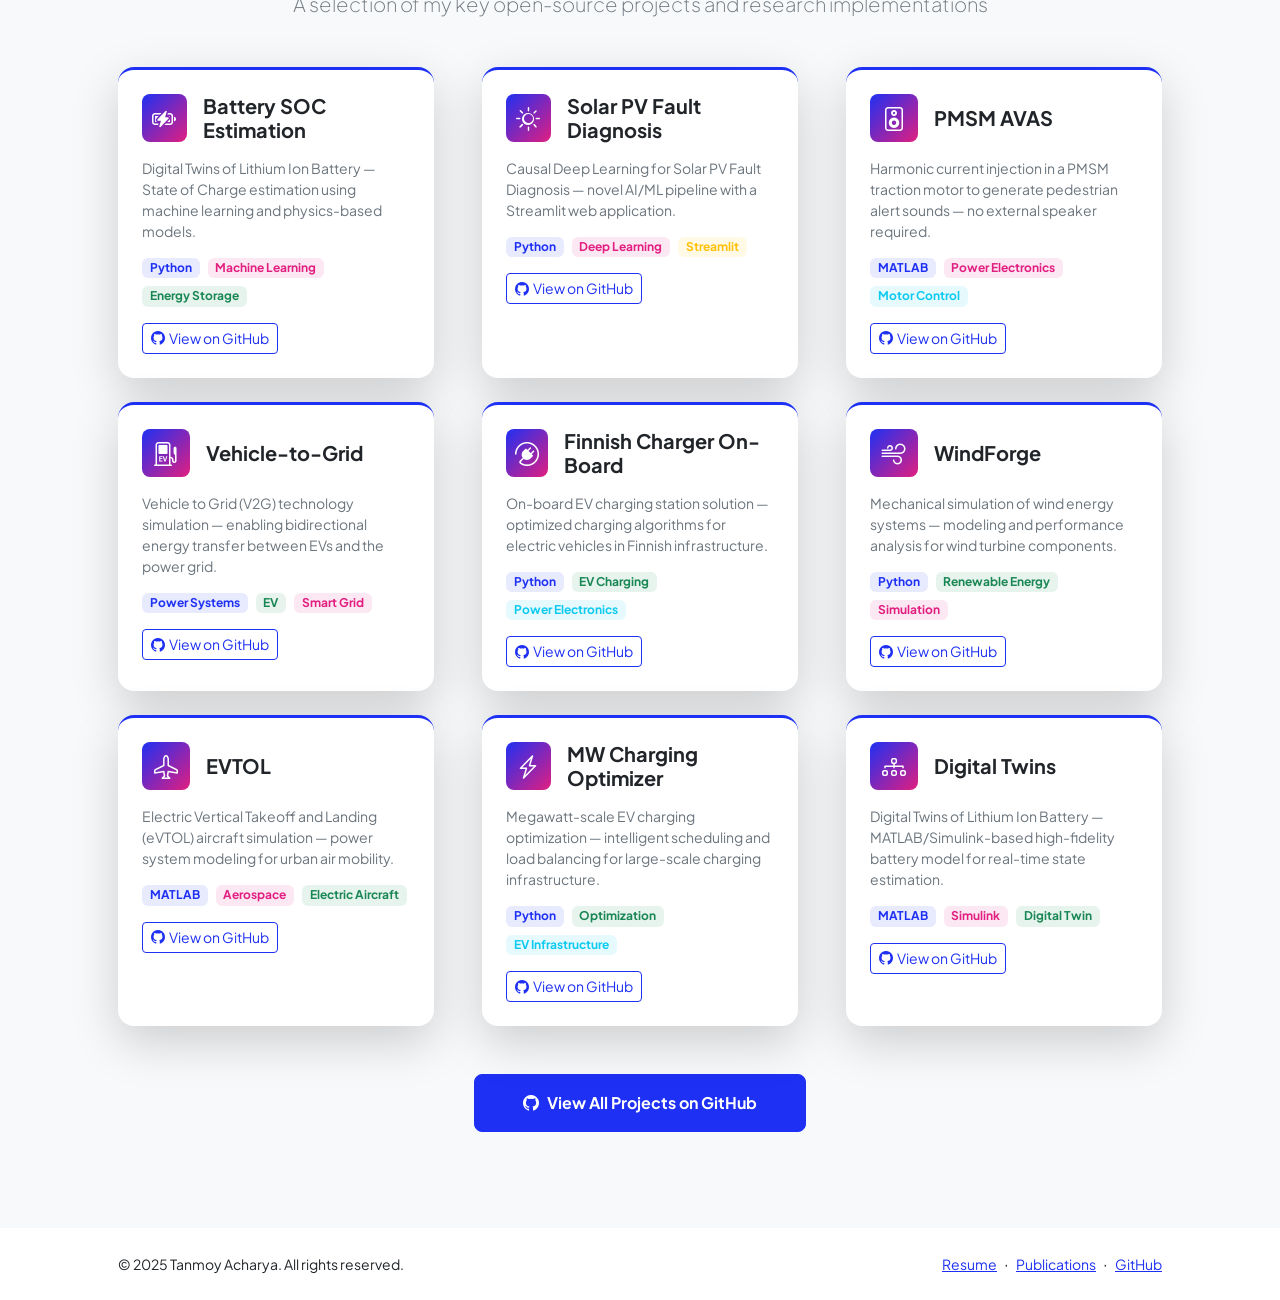
==== commit d69493de: "Remove duplicate Tanmoy Acharya name from navbar brand in index.html Co-authored-by: TanmoyAcharya <" ====
--- a/index.html
+++ b/index.html
@@ -22,7 +22,7 @@
             <!-- Navigation-->
             <nav class="navbar navbar-expand-lg navbar-light bg-white py-3">
                 <div class="container px-5">
-                    <a class="navbar-brand" href="index.html"><span class="fw-bolder text-primary">Tanmoy Acharya</span></a>
+                    <a class="navbar-brand" href="index.html"></a>
                     <button class="navbar-toggler" type="button" data-bs-toggle="collapse" data-bs-target="#navbarSupportedContent" aria-controls="navbarSupportedContent" aria-expanded="false" aria-label="Toggle navigation"><span class="navbar-toggler-icon"></span></button>
                     <div class="collapse navbar-collapse" id="navbarSupportedContent">
                         <ul class="navbar-nav ms-auto mb-2 mb-lg-0 small fw-bolder">
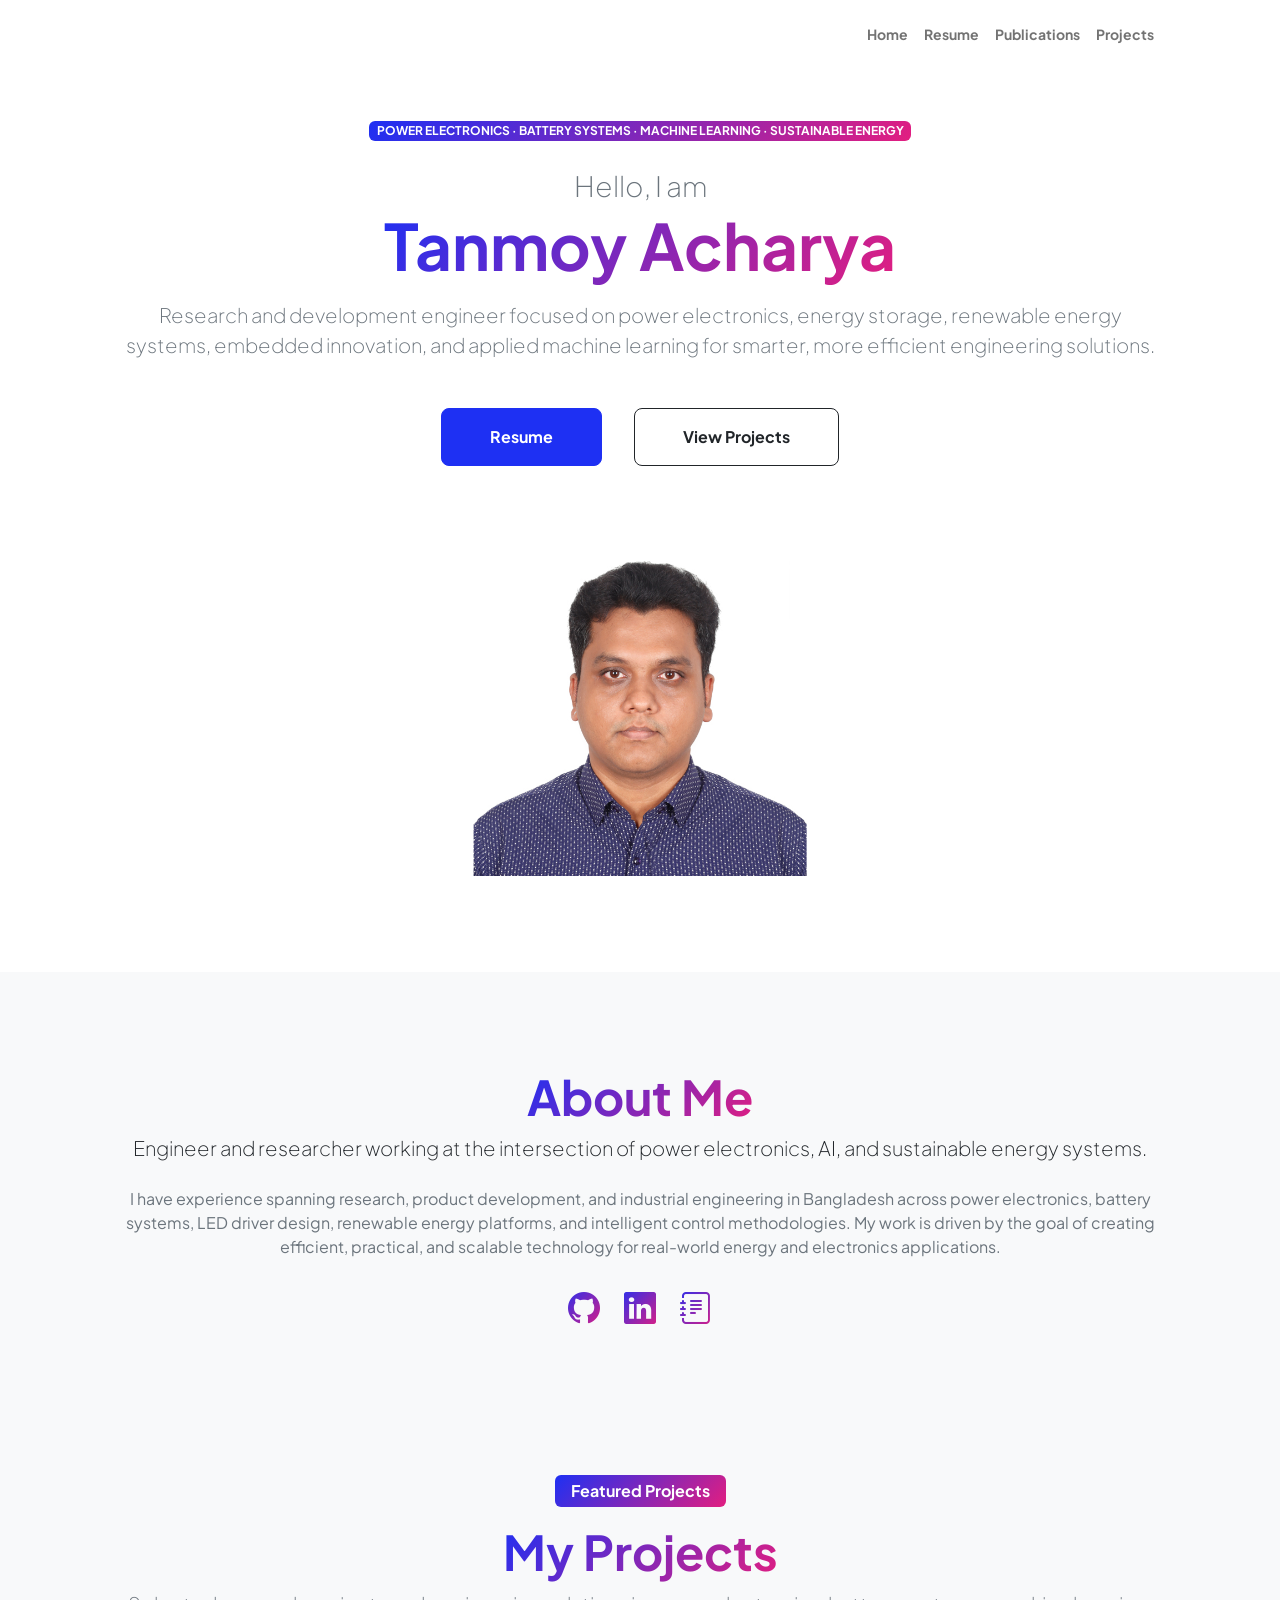
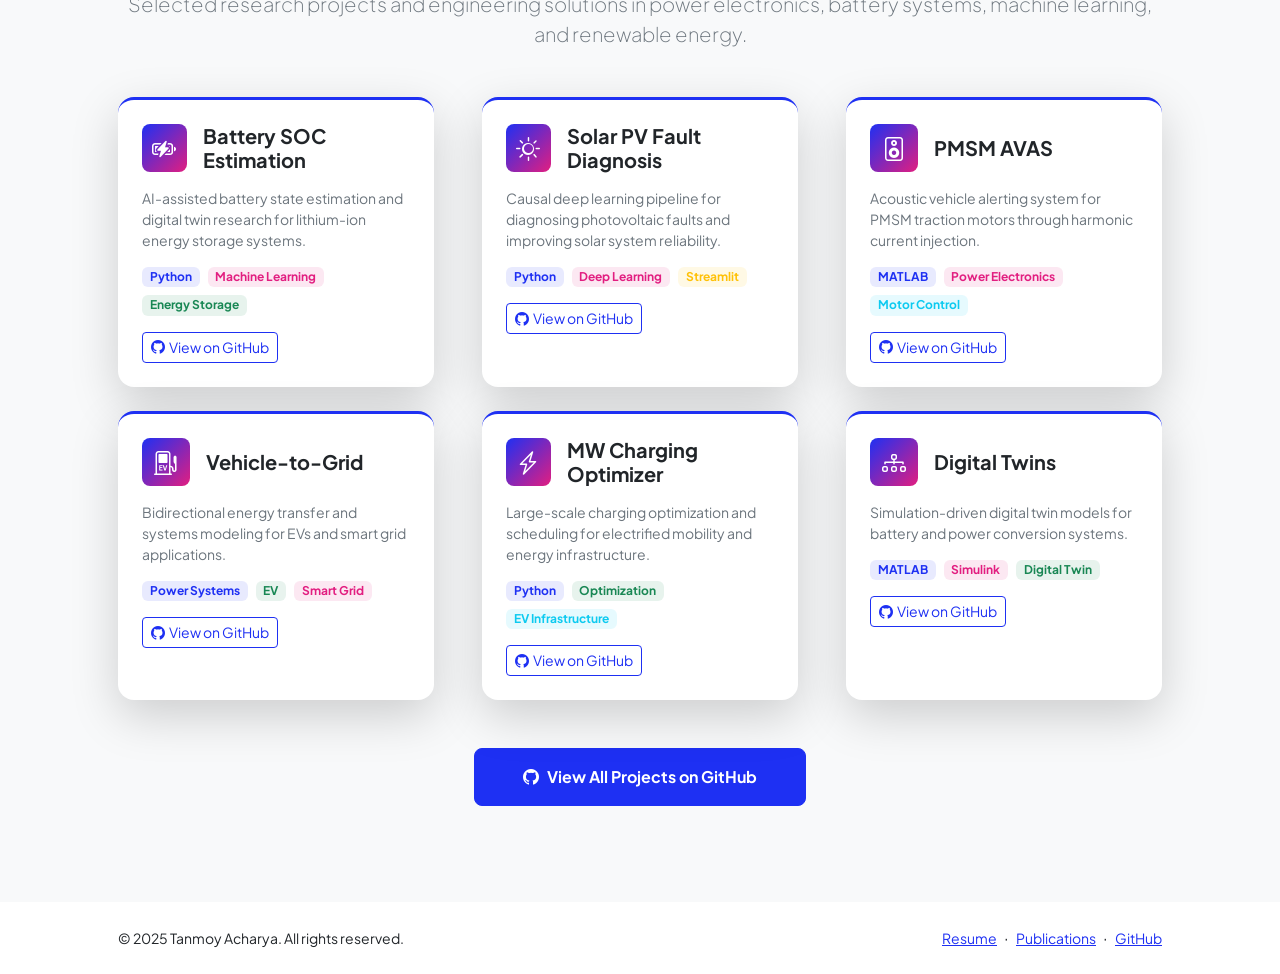
==== commit ce0c948a: "Update homepage content and branding to reflect the latest CV profile, keeping contact details out o" ====
--- a/index.html
+++ b/index.html
@@ -5,24 +5,19 @@
         <meta name="viewport" content="width=device-width, initial-scale=1, shrink-to-fit=no" />
         <meta name="description" content="Tanmoy Acharya - Power Electronics Engineer, Machine Learning Researcher, VLSI & Energy Storage Enthusiast" />
         <meta name="author" content="Tanmoy Acharya" />
-        <title>Tanmoy Acharya | Engineer &amp; Researcher</title>
-        <!-- Favicon-->
+        <title>Tanmoy Acharya | Engineer & Researcher</title>
         <link rel="icon" type="image/x-icon" href="assets/favicon.ico" />
-        <!-- Custom Google font-->
         <link rel="preconnect" href="https://fonts.googleapis.com" />
         <link rel="preconnect" href="https://fonts.gstatic.com" crossorigin />
-        <link href="https://fonts.googleapis.com/css2?family=Plus+Jakarta+Sans:wght@100;200;300;400;500;600;700;800;900&amp;display=swap" rel="stylesheet" />
-        <!-- Bootstrap icons-->
+        <link href="https://fonts.googleapis.com/css2?family=Plus+Jakarta+Sans:wght@100;200;300;400;500;600;700;800;900&display=swap" rel="stylesheet" />
         <link href="https://cdn.jsdelivr.net/npm/bootstrap-icons@1.8.1/font/bootstrap-icons.css" rel="stylesheet" />
-        <!-- Core theme CSS (includes Bootstrap)-->
         <link href="css/styles.css" rel="stylesheet" />
     </head>
     <body class="d-flex flex-column h-100">
         <main class="flex-shrink-0">
-            <!-- Navigation-->
             <nav class="navbar navbar-expand-lg navbar-light bg-white py-3">
                 <div class="container px-5">
-                    <a class="navbar-brand" href="index.html"></a>
+                    <a class="navbar-brand" href="index.html"><span class="fw-bolder text-primary"></span></a>
                     <button class="navbar-toggler" type="button" data-bs-toggle="collapse" data-bs-target="#navbarSupportedContent" aria-controls="navbarSupportedContent" aria-expanded="false" aria-label="Toggle navigation"><span class="navbar-toggler-icon"></span></button>
                     <div class="collapse navbar-collapse" id="navbarSupportedContent">
                         <ul class="navbar-nav ms-auto mb-2 mb-lg-0 small fw-bolder">
@@ -34,19 +29,20 @@
                     </div>
                 </div>
             </nav>
-            <!-- Header-->
+
             <header class="py-5">
                 <div class="container px-5 pb-5">
                     <div class="row gx-5 align-items-center">
                         <div class="col-xxl-5">
-                            <!-- Header text content-->
                             <div class="text-center text-xxl-start">
                                 <div class="badge bg-gradient-primary-to-secondary text-white mb-4">
-                                    <div class="text-uppercase">Power Electronics &middot; Machine Learning &middot; VLSI &middot; Energy Storage &middot; Lithium Battery</div>
+                                    <div class="text-uppercase">Power Electronics &middot; Battery Systems &middot; Machine Learning &middot; Sustainable Energy</div>
                                 </div>
                                 <div class="fs-3 fw-light text-muted">Hello, I am</div>
                                 <h1 class="display-3 fw-bolder mb-3"><span class="text-gradient d-inline">Tanmoy Acharya</span></h1>
-                                <p class="lead fw-light text-muted mb-5">Electronics Industry Expert &amp; Researcher from Bangladesh with 9+ years of experience in Power Electronics, Machine Learning, and Energy Storage Systems.</p>
+                                <p class="lead fw-light text-muted mb-5">
+                                    Research and development engineer focused on power electronics, energy storage, renewable energy systems, embedded innovation, and applied machine learning for smarter, more efficient engineering solutions.
+                                </p>
                                 <div class="d-grid gap-3 d-sm-flex justify-content-sm-center justify-content-xxl-start mb-3">
                                     <a class="btn btn-primary btn-lg px-5 py-3 me-sm-3 fs-6 fw-bolder" href="resume.html">Resume</a>
                                     <a class="btn btn-outline-dark btn-lg px-5 py-3 fs-6 fw-bolder" href="#projects">View Projects</a>
@@ -54,7 +50,6 @@
                             </div>
                         </div>
                         <div class="col-xxl-7">
-                            <!-- Header profile picture-->
                             <div class="d-flex justify-content-center mt-5 mt-xxl-0">
                                 <div class="profile bg-gradient-primary-to-secondary">
                                     <img class="profile-img" src="assets/profile.jpg" alt="Tanmoy Acharya" />
@@ -64,241 +59,146 @@
                     </div>
                 </div>
             </header>
-            <!-- About Section-->
+
             <section class="bg-light py-5">
                 <div class="container px-5">
                     <div class="row gx-5 justify-content-center">
                         <div class="col-xxl-8">
                             <div class="text-center my-5">
                                 <h2 class="display-5 fw-bolder"><span class="text-gradient d-inline">About Me</span></h2>
-                                <p class="lead fw-light mb-4">Seeking research opportunities in Power Electronics, Energy Storage, and Machine Learning</p>
-                                <p class="text-muted">I have been working in the Electronics Industry in Bangladesh for the last 9 years. I have expertise in operating lab equipment, production machines, and designing circuits for consumer goods. I have been involved in multiple projects that generated over $100 million USD and supervised many young professionals. My passion lies in bridging cutting-edge research with real-world industrial applications.</p>
+                                <p class="lead fw-light mb-4">Engineer and researcher working at the intersection of power electronics, AI, and sustainable energy systems.</p>
+                                <p class="text-muted">
+                                    I have experience spanning research, product development, and industrial engineering in Bangladesh across power electronics, battery systems, LED driver design, renewable energy platforms, and intelligent control methodologies. My work is driven by the goal of creating efficient, practical, and scalable technology for real-world energy and electronics applications.
+                                </p>
                                 <div class="d-flex justify-content-center fs-2 gap-4 mt-4">
                                     <a class="text-gradient" href="https://github.com/TanmoyAcharya" target="_blank" rel="noopener noreferrer" title="GitHub"><i class="bi bi-github"></i></a>
-                                    <a class="text-gradient" href="https://bd.linkedin.com/in/tanmoy-acharya-1873a51a1" target="_blank" rel="noopener noreferrer" title="LinkedIn"><i class="bi bi-linkedin"></i></a>
+                                    <a class="text-gradient" href="https://www.linkedin.com/in/tanmoy-acharya/?isSelfProfile=true" target="_blank" rel="noopener noreferrer" title="LinkedIn"><i class="bi bi-linkedin"></i></a>
+                                    <a class="text-gradient" href="https://orcid.org/0000-0003-0260-8565" target="_blank" rel="noopener noreferrer" title="ORCID"><i class="bi bi-journal-text"></i></a>
                                 </div>
                             </div>
                         </div>
                     </div>
                 </div>
             </section>
-            <!-- Projects Section-->
+
             <section id="projects" class="py-5 bg-light">
                 <div class="container px-5 mb-5">
                     <div class="text-center mb-5">
                         <div class="badge bg-gradient-primary-to-secondary text-white mb-3 px-3 py-2 fs-6">Featured Projects</div>
                         <h2 class="display-5 fw-bolder"><span class="text-gradient d-inline">My Projects</span></h2>
-                        <p class="lead fw-light text-muted">A selection of my key open-source projects and research implementations</p>
+                        <p class="lead fw-light text-muted">Selected research projects and engineering solutions in power electronics, battery systems, machine learning, and renewable energy.</p>
                     </div>
                     <div class="row gx-5 gy-4">
-                        <!-- Project Card 1 -->
-                        <div class="col-lg-4 col-md-6">
-                            <div class="card shadow-lg border-0 rounded-4 h-100 border-top border-primary border-3">
-                                <div class="card-body p-4">
-                                    <div class="d-flex align-items-center mb-3">
-                                        <div class="feature bg-primary bg-gradient-primary-to-secondary text-white rounded-3 me-3 p-2">
-                                            <i class="bi bi-battery-charging fs-4"></i>
-                                        </div>
+                        <div class="col-lg-4 col-md-6">
+                            <div class="card shadow-lg border-0 rounded-4 h-100 border-top border-primary border-3">
+                                <div class="card-body p-4">
+                                    <div class="d-flex align-items-center mb-3">
+                                        <div class="feature bg-primary bg-gradient-primary-to-secondary text-white rounded-3 me-3 p-2"><i class="bi bi-battery-charging fs-4"></i></div>
                                         <h5 class="fw-bolder mb-0">Battery SOC Estimation</h5>
                                     </div>
-                                    <p class="text-muted small mb-3">Digital Twins of Lithium Ion Battery — State of Charge estimation using machine learning and physics-based models.</p>
+                                    <p class="text-muted small mb-3">AI-assisted battery state estimation and digital twin research for lithium-ion energy storage systems.</p>
                                     <div class="d-flex flex-wrap gap-2 mb-3">
                                         <span class="badge bg-primary bg-opacity-10 text-primary">Python</span>
                                         <span class="badge bg-secondary bg-opacity-10 text-secondary">Machine Learning</span>
                                         <span class="badge bg-success bg-opacity-10 text-success">Energy Storage</span>
                                     </div>
-                                    <a class="btn btn-outline-primary btn-sm" href="https://github.com/TanmoyAcharya/Battery-SOC-estimation" target="_blank" rel="noopener noreferrer">
-                                        <i class="bi bi-github me-1"></i>View on GitHub
-                                    </a>
-                                </div>
-                            </div>
-                        </div>
-                        <!-- Project Card 2 -->
-                        <div class="col-lg-4 col-md-6">
-                            <div class="card shadow-lg border-0 rounded-4 h-100 border-top border-primary border-3">
-                                <div class="card-body p-4">
-                                    <div class="d-flex align-items-center mb-3">
-                                        <div class="feature bg-primary bg-gradient-primary-to-secondary text-white rounded-3 me-3 p-2">
-                                            <i class="bi bi-sun fs-4"></i>
-                                        </div>
+                                    <a class="btn btn-outline-primary btn-sm" href="https://github.com/TanmoyAcharya/Battery-SOC-estimation" target="_blank" rel="noopener noreferrer"><i class="bi bi-github me-1"></i>View on GitHub</a>
+                                </div>
+                            </div>
+                        </div>
+                        <div class="col-lg-4 col-md-6">
+                            <div class="card shadow-lg border-0 rounded-4 h-100 border-top border-primary border-3">
+                                <div class="card-body p-4">
+                                    <div class="d-flex align-items-center mb-3">
+                                        <div class="feature bg-primary bg-gradient-primary-to-secondary text-white rounded-3 me-3 p-2"><i class="bi bi-sun fs-4"></i></div>
                                         <h5 class="fw-bolder mb-0">Solar PV Fault Diagnosis</h5>
                                     </div>
-                                    <p class="text-muted small mb-3">Causal Deep Learning for Solar PV Fault Diagnosis — novel AI/ML pipeline with a Streamlit web application.</p>
+                                    <p class="text-muted small mb-3">Causal deep learning pipeline for diagnosing photovoltaic faults and improving solar system reliability.</p>
                                     <div class="d-flex flex-wrap gap-2 mb-3">
                                         <span class="badge bg-primary bg-opacity-10 text-primary">Python</span>
                                         <span class="badge bg-secondary bg-opacity-10 text-secondary">Deep Learning</span>
                                         <span class="badge bg-warning bg-opacity-10 text-warning">Streamlit</span>
                                     </div>
-                                    <a class="btn btn-outline-primary btn-sm" href="https://github.com/TanmoyAcharya/solar-pv-causal-fault-diagnosis" target="_blank" rel="noopener noreferrer">
-                                        <i class="bi bi-github me-1"></i>View on GitHub
-                                    </a>
-                                </div>
-                            </div>
-                        </div>
-                        <!-- Project Card 3 -->
-                        <div class="col-lg-4 col-md-6">
-                            <div class="card shadow-lg border-0 rounded-4 h-100 border-top border-primary border-3">
-                                <div class="card-body p-4">
-                                    <div class="d-flex align-items-center mb-3">
-                                        <div class="feature bg-primary bg-gradient-primary-to-secondary text-white rounded-3 me-3 p-2">
-                                            <i class="bi bi-speaker fs-4"></i>
-                                        </div>
+                                    <a class="btn btn-outline-primary btn-sm" href="https://github.com/TanmoyAcharya/solar-pv-causal-fault-diagnosis" target="_blank" rel="noopener noreferrer"><i class="bi bi-github me-1"></i>View on GitHub</a>
+                                </div>
+                            </div>
+                        </div>
+                        <div class="col-lg-4 col-md-6">
+                            <div class="card shadow-lg border-0 rounded-4 h-100 border-top border-primary border-3">
+                                <div class="card-body p-4">
+                                    <div class="d-flex align-items-center mb-3">
+                                        <div class="feature bg-primary bg-gradient-primary-to-secondary text-white rounded-3 me-3 p-2"><i class="bi bi-speaker fs-4"></i></div>
                                         <h5 class="fw-bolder mb-0">PMSM AVAS</h5>
                                     </div>
-                                    <p class="text-muted small mb-3">Harmonic current injection in a PMSM traction motor to generate pedestrian alert sounds — no external speaker required.</p>
+                                    <p class="text-muted small mb-3">Acoustic vehicle alerting system for PMSM traction motors through harmonic current injection.</p>
                                     <div class="d-flex flex-wrap gap-2 mb-3">
                                         <span class="badge bg-primary bg-opacity-10 text-primary">MATLAB</span>
                                         <span class="badge bg-secondary bg-opacity-10 text-secondary">Power Electronics</span>
                                         <span class="badge bg-info bg-opacity-10 text-info">Motor Control</span>
                                     </div>
-                                    <a class="btn btn-outline-primary btn-sm" href="https://github.com/TanmoyAcharya/Full-PMSM-AVAS" target="_blank" rel="noopener noreferrer">
-                                        <i class="bi bi-github me-1"></i>View on GitHub
-                                    </a>
-                                </div>
-                            </div>
-                        </div>
-                        <!-- Project Card 4 -->
-                        <div class="col-lg-4 col-md-6">
-                            <div class="card shadow-lg border-0 rounded-4 h-100 border-top border-primary border-3">
-                                <div class="card-body p-4">
-                                    <div class="d-flex align-items-center mb-3">
-                                        <div class="feature bg-primary bg-gradient-primary-to-secondary text-white rounded-3 me-3 p-2">
-                                            <i class="bi bi-ev-station fs-4"></i>
-                                        </div>
+                                    <a class="btn btn-outline-primary btn-sm" href="https://github.com/TanmoyAcharya/Full-PMSM-AVAS" target="_blank" rel="noopener noreferrer"><i class="bi bi-github me-1"></i>View on GitHub</a>
+                                </div>
+                            </div>
+                        </div>
+                        <div class="col-lg-4 col-md-6">
+                            <div class="card shadow-lg border-0 rounded-4 h-100 border-top border-primary border-3">
+                                <div class="card-body p-4">
+                                    <div class="d-flex align-items-center mb-3">
+                                        <div class="feature bg-primary bg-gradient-primary-to-secondary text-white rounded-3 me-3 p-2"><i class="bi bi-ev-station fs-4"></i></div>
                                         <h5 class="fw-bolder mb-0">Vehicle-to-Grid</h5>
                                     </div>
-                                    <p class="text-muted small mb-3">Vehicle to Grid (V2G) technology simulation — enabling bidirectional energy transfer between EVs and the power grid.</p>
+                                    <p class="text-muted small mb-3">Bidirectional energy transfer and systems modeling for EVs and smart grid applications.</p>
                                     <div class="d-flex flex-wrap gap-2 mb-3">
                                         <span class="badge bg-primary bg-opacity-10 text-primary">Power Systems</span>
                                         <span class="badge bg-success bg-opacity-10 text-success">EV</span>
                                         <span class="badge bg-secondary bg-opacity-10 text-secondary">Smart Grid</span>
                                     </div>
-                                    <a class="btn btn-outline-primary btn-sm" href="https://github.com/TanmoyAcharya/Vehicle-to-Grid" target="_blank" rel="noopener noreferrer">
-                                        <i class="bi bi-github me-1"></i>View on GitHub
-                                    </a>
-                                </div>
-                            </div>
-                        </div>
-                        <!-- Project Card 5 -->
-                        <div class="col-lg-4 col-md-6">
-                            <div class="card shadow-lg border-0 rounded-4 h-100 border-top border-primary border-3">
-                                <div class="card-body p-4">
-                                    <div class="d-flex align-items-center mb-3">
-                                        <div class="feature bg-primary bg-gradient-primary-to-secondary text-white rounded-3 me-3 p-2">
-                                            <i class="bi bi-plugin fs-4"></i>
-                                        </div>
-                                        <h5 class="fw-bolder mb-0">Finnish Charger On-Board</h5>
-                                    </div>
-                                    <p class="text-muted small mb-3">On-board EV charging station solution — optimized charging algorithms for electric vehicles in Finnish infrastructure.</p>
-                                    <div class="d-flex flex-wrap gap-2 mb-3">
-                                        <span class="badge bg-primary bg-opacity-10 text-primary">Python</span>
-                                        <span class="badge bg-success bg-opacity-10 text-success">EV Charging</span>
-                                        <span class="badge bg-info bg-opacity-10 text-info">Power Electronics</span>
-                                    </div>
-                                    <a class="btn btn-outline-primary btn-sm" href="https://github.com/TanmoyAcharya/Finnish-Charger-On-Board" target="_blank" rel="noopener noreferrer">
-                                        <i class="bi bi-github me-1"></i>View on GitHub
-                                    </a>
-                                </div>
-                            </div>
-                        </div>
-                        <!-- Project Card 6 -->
-                        <div class="col-lg-4 col-md-6">
-                            <div class="card shadow-lg border-0 rounded-4 h-100 border-top border-primary border-3">
-                                <div class="card-body p-4">
-                                    <div class="d-flex align-items-center mb-3">
-                                        <div class="feature bg-primary bg-gradient-primary-to-secondary text-white rounded-3 me-3 p-2">
-                                            <i class="bi bi-wind fs-4"></i>
-                                        </div>
-                                        <h5 class="fw-bolder mb-0">WindForge</h5>
-                                    </div>
-                                    <p class="text-muted small mb-3">Mechanical simulation of wind energy systems — modeling and performance analysis for wind turbine components.</p>
-                                    <div class="d-flex flex-wrap gap-2 mb-3">
-                                        <span class="badge bg-primary bg-opacity-10 text-primary">Python</span>
-                                        <span class="badge bg-success bg-opacity-10 text-success">Renewable Energy</span>
-                                        <span class="badge bg-secondary bg-opacity-10 text-secondary">Simulation</span>
-                                    </div>
-                                    <a class="btn btn-outline-primary btn-sm" href="https://github.com/TanmoyAcharya/WindForge" target="_blank" rel="noopener noreferrer">
-                                        <i class="bi bi-github me-1"></i>View on GitHub
-                                    </a>
-                                </div>
-                            </div>
-                        </div>
-                        <!-- Project Card 7 -->
-                        <div class="col-lg-4 col-md-6">
-                            <div class="card shadow-lg border-0 rounded-4 h-100 border-top border-primary border-3">
-                                <div class="card-body p-4">
-                                    <div class="d-flex align-items-center mb-3">
-                                        <div class="feature bg-primary bg-gradient-primary-to-secondary text-white rounded-3 me-3 p-2">
-                                            <i class="bi bi-airplane fs-4"></i>
-                                        </div>
-                                        <h5 class="fw-bolder mb-0">EVTOL</h5>
-                                    </div>
-                                    <p class="text-muted small mb-3">Electric Vertical Takeoff and Landing (eVTOL) aircraft simulation — power system modeling for urban air mobility.</p>
-                                    <div class="d-flex flex-wrap gap-2 mb-3">
-                                        <span class="badge bg-primary bg-opacity-10 text-primary">MATLAB</span>
-                                        <span class="badge bg-secondary bg-opacity-10 text-secondary">Aerospace</span>
-                                        <span class="badge bg-success bg-opacity-10 text-success">Electric Aircraft</span>
-                                    </div>
-                                    <a class="btn btn-outline-primary btn-sm" href="https://github.com/TanmoyAcharya/EVTOL" target="_blank" rel="noopener noreferrer">
-                                        <i class="bi bi-github me-1"></i>View on GitHub
-                                    </a>
-                                </div>
-                            </div>
-                        </div>
-                        <!-- Project Card 8 -->
-                        <div class="col-lg-4 col-md-6">
-                            <div class="card shadow-lg border-0 rounded-4 h-100 border-top border-primary border-3">
-                                <div class="card-body p-4">
-                                    <div class="d-flex align-items-center mb-3">
-                                        <div class="feature bg-primary bg-gradient-primary-to-secondary text-white rounded-3 me-3 p-2">
-                                            <i class="bi bi-lightning-charge fs-4"></i>
-                                        </div>
+                                    <a class="btn btn-outline-primary btn-sm" href="https://github.com/TanmoyAcharya/Vehicle-to-Grid" target="_blank" rel="noopener noreferrer"><i class="bi bi-github me-1"></i>View on GitHub</a>
+                                </div>
+                            </div>
+                        </div>
+                        <div class="col-lg-4 col-md-6">
+                            <div class="card shadow-lg border-0 rounded-4 h-100 border-top border-primary border-3">
+                                <div class="card-body p-4">
+                                    <div class="d-flex align-items-center mb-3">
+                                        <div class="feature bg-primary bg-gradient-primary-to-secondary text-white rounded-3 me-3 p-2"><i class="bi bi-lightning-charge fs-4"></i></div>
                                         <h5 class="fw-bolder mb-0">MW Charging Optimizer</h5>
                                     </div>
-                                    <p class="text-muted small mb-3">Megawatt-scale EV charging optimization — intelligent scheduling and load balancing for large-scale charging infrastructure.</p>
+                                    <p class="text-muted small mb-3">Large-scale charging optimization and scheduling for electrified mobility and energy infrastructure.</p>
                                     <div class="d-flex flex-wrap gap-2 mb-3">
                                         <span class="badge bg-primary bg-opacity-10 text-primary">Python</span>
                                         <span class="badge bg-success bg-opacity-10 text-success">Optimization</span>
                                         <span class="badge bg-info bg-opacity-10 text-info">EV Infrastructure</span>
                                     </div>
-                                    <a class="btn btn-outline-primary btn-sm" href="https://github.com/TanmoyAcharya/mw-charging-optimizer" target="_blank" rel="noopener noreferrer">
-                                        <i class="bi bi-github me-1"></i>View on GitHub
-                                    </a>
-                                </div>
-                            </div>
-                        </div>
-                        <!-- Project Card 9 -->
-                        <div class="col-lg-4 col-md-6">
-                            <div class="card shadow-lg border-0 rounded-4 h-100 border-top border-primary border-3">
-                                <div class="card-body p-4">
-                                    <div class="d-flex align-items-center mb-3">
-                                        <div class="feature bg-primary bg-gradient-primary-to-secondary text-white rounded-3 me-3 p-2">
-                                            <i class="bi bi-diagram-3 fs-4"></i>
-                                        </div>
+                                    <a class="btn btn-outline-primary btn-sm" href="https://github.com/TanmoyAcharya/mw-charging-optimizer" target="_blank" rel="noopener noreferrer"><i class="bi bi-github me-1"></i>View on GitHub</a>
+                                </div>
+                            </div>
+                        </div>
+                        <div class="col-lg-4 col-md-6">
+                            <div class="card shadow-lg border-0 rounded-4 h-100 border-top border-primary border-3">
+                                <div class="card-body p-4">
+                                    <div class="d-flex align-items-center mb-3">
+                                        <div class="feature bg-primary bg-gradient-primary-to-secondary text-white rounded-3 me-3 p-2"><i class="bi bi-diagram-3 fs-4"></i></div>
                                         <h5 class="fw-bolder mb-0">Digital Twins</h5>
                                     </div>
-                                    <p class="text-muted small mb-3">Digital Twins of Lithium Ion Battery — MATLAB/Simulink-based high-fidelity battery model for real-time state estimation.</p>
+                                    <p class="text-muted small mb-3">Simulation-driven digital twin models for battery and power conversion systems.</p>
                                     <div class="d-flex flex-wrap gap-2 mb-3">
                                         <span class="badge bg-primary bg-opacity-10 text-primary">MATLAB</span>
                                         <span class="badge bg-secondary bg-opacity-10 text-secondary">Simulink</span>
                                         <span class="badge bg-success bg-opacity-10 text-success">Digital Twin</span>
                                     </div>
-                                    <a class="btn btn-outline-primary btn-sm" href="https://github.com/TanmoyAcharya/Digital-Twins" target="_blank" rel="noopener noreferrer">
-                                        <i class="bi bi-github me-1"></i>View on GitHub
-                                    </a>
+                                    <a class="btn btn-outline-primary btn-sm" href="https://github.com/TanmoyAcharya/Digital-Twins" target="_blank" rel="noopener noreferrer"><i class="bi bi-github me-1"></i>View on GitHub</a>
                                 </div>
                             </div>
                         </div>
                     </div>
                     <div class="text-center mt-5">
-                        <a class="btn btn-primary btn-lg px-5 py-3 fs-6 fw-bolder" href="https://github.com/TanmoyAcharya" target="_blank" rel="noopener noreferrer">
-                            <i class="bi bi-github me-2"></i>View All Projects on GitHub
-                        </a>
+                        <a class="btn btn-primary btn-lg px-5 py-3 fs-6 fw-bolder" href="https://github.com/TanmoyAcharya" target="_blank" rel="noopener noreferrer"><i class="bi bi-github me-2"></i>View All Projects on GitHub</a>
                     </div>
                 </div>
             </section>
         </main>
-        <!-- Footer-->
+
         <footer class="bg-white py-4 mt-auto">
             <div class="container px-5">
                 <div class="row align-items-center justify-content-between flex-column flex-sm-row">
@@ -313,9 +213,8 @@
                 </div>
             </div>
         </footer>
-        <!-- Bootstrap core JS-->
+
         <script src="https://cdn.jsdelivr.net/npm/bootstrap@5.2.3/dist/js/bootstrap.bundle.min.js"></script>
-        <!-- Core theme JS-->
         <script src="js/scripts.js"></script>
     </body>
 </html>
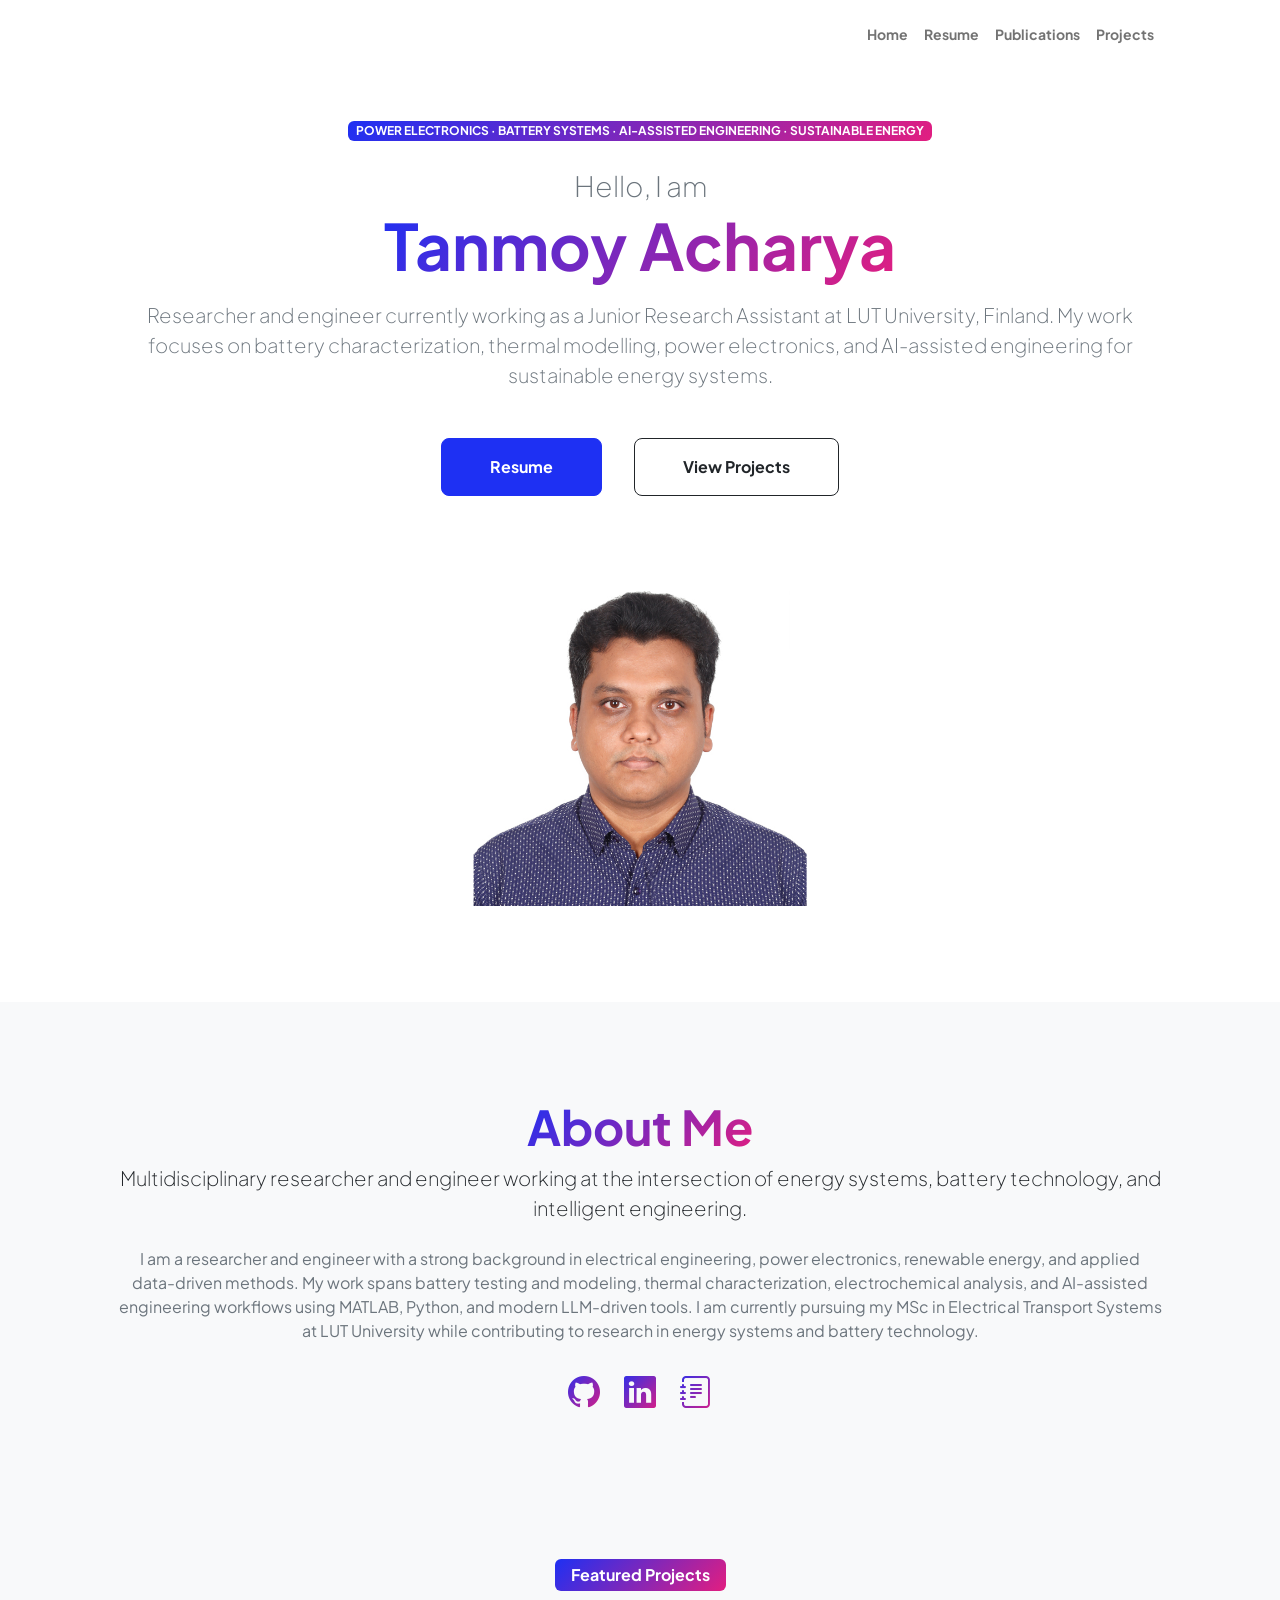
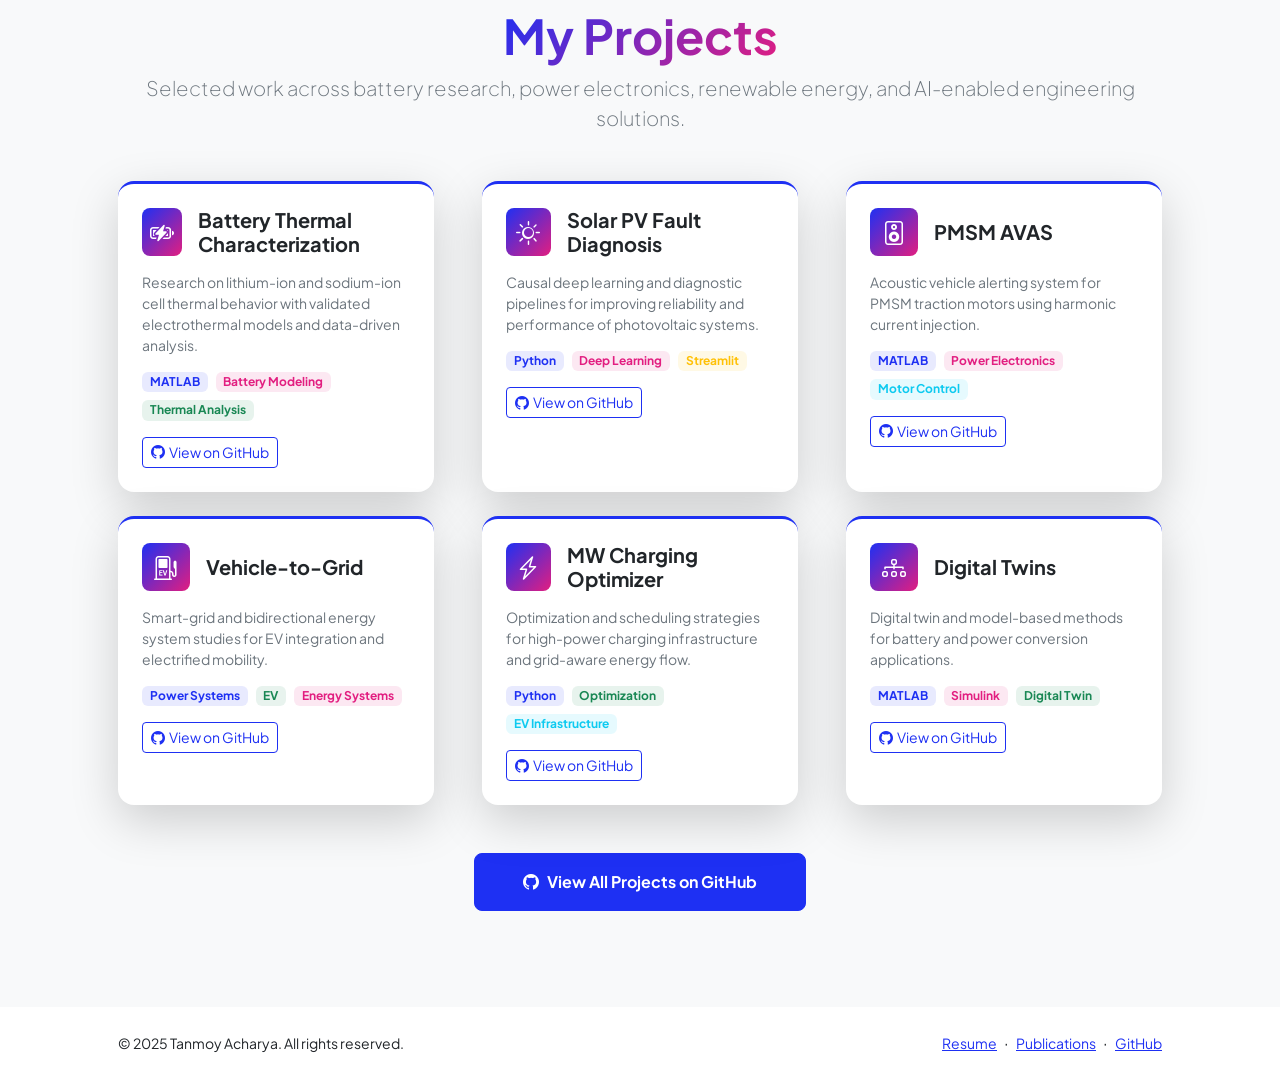
==== commit 1d7e7eee: "Align the public site with the latest CV: LUT University employment, MSc study, and updated professi" ====
--- a/index.html
+++ b/index.html
@@ -3,9 +3,9 @@
     <head>
         <meta charset="utf-8" />
         <meta name="viewport" content="width=device-width, initial-scale=1, shrink-to-fit=no" />
-        <meta name="description" content="Tanmoy Acharya - Power Electronics Engineer, Machine Learning Researcher, VLSI & Energy Storage Enthusiast" />
+        <meta name="description" content="Tanmoy Acharya - Researcher, engineer, and energy systems specialist focused on battery systems, power electronics, and AI-assisted engineering." />
         <meta name="author" content="Tanmoy Acharya" />
-        <title>Tanmoy Acharya | Engineer & Researcher</title>
+        <title>Tanmoy Acharya | Research Engineer</title>
         <link rel="icon" type="image/x-icon" href="assets/favicon.ico" />
         <link rel="preconnect" href="https://fonts.googleapis.com" />
         <link rel="preconnect" href="https://fonts.gstatic.com" crossorigin />
@@ -36,12 +36,12 @@
                         <div class="col-xxl-5">
                             <div class="text-center text-xxl-start">
                                 <div class="badge bg-gradient-primary-to-secondary text-white mb-4">
-                                    <div class="text-uppercase">Power Electronics &middot; Battery Systems &middot; Machine Learning &middot; Sustainable Energy</div>
+                                    <div class="text-uppercase">Power Electronics &middot; Battery Systems &middot; AI-Assisted Engineering &middot; Sustainable Energy</div>
                                 </div>
                                 <div class="fs-3 fw-light text-muted">Hello, I am</div>
                                 <h1 class="display-3 fw-bolder mb-3"><span class="text-gradient d-inline">Tanmoy Acharya</span></h1>
                                 <p class="lead fw-light text-muted mb-5">
-                                    Research and development engineer focused on power electronics, energy storage, renewable energy systems, embedded innovation, and applied machine learning for smarter, more efficient engineering solutions.
+                                    Researcher and engineer currently working as a Junior Research Assistant at LUT University, Finland. My work focuses on battery characterization, thermal modelling, power electronics, and AI-assisted engineering for sustainable energy systems.
                                 </p>
                                 <div class="d-grid gap-3 d-sm-flex justify-content-sm-center justify-content-xxl-start mb-3">
                                     <a class="btn btn-primary btn-lg px-5 py-3 me-sm-3 fs-6 fw-bolder" href="resume.html">Resume</a>
@@ -66,9 +66,9 @@
                         <div class="col-xxl-8">
                             <div class="text-center my-5">
                                 <h2 class="display-5 fw-bolder"><span class="text-gradient d-inline">About Me</span></h2>
-                                <p class="lead fw-light mb-4">Engineer and researcher working at the intersection of power electronics, AI, and sustainable energy systems.</p>
+                                <p class="lead fw-light mb-4">Multidisciplinary researcher and engineer working at the intersection of energy systems, battery technology, and intelligent engineering.</p>
                                 <p class="text-muted">
-                                    I have experience spanning research, product development, and industrial engineering in Bangladesh across power electronics, battery systems, LED driver design, renewable energy platforms, and intelligent control methodologies. My work is driven by the goal of creating efficient, practical, and scalable technology for real-world energy and electronics applications.
+                                    I am a researcher and engineer with a strong background in electrical engineering, power electronics, renewable energy, and applied data-driven methods. My work spans battery testing and modeling, thermal characterization, electrochemical analysis, and AI-assisted engineering workflows using MATLAB, Python, and modern LLM-driven tools. I am currently pursuing my MSc in Electrical Transport Systems at LUT University while contributing to research in energy systems and battery technology.
                                 </p>
                                 <div class="d-flex justify-content-center fs-2 gap-4 mt-4">
                                     <a class="text-gradient" href="https://github.com/TanmoyAcharya" target="_blank" rel="noopener noreferrer" title="GitHub"><i class="bi bi-github"></i></a>
@@ -86,7 +86,7 @@
                     <div class="text-center mb-5">
                         <div class="badge bg-gradient-primary-to-secondary text-white mb-3 px-3 py-2 fs-6">Featured Projects</div>
                         <h2 class="display-5 fw-bolder"><span class="text-gradient d-inline">My Projects</span></h2>
-                        <p class="lead fw-light text-muted">Selected research projects and engineering solutions in power electronics, battery systems, machine learning, and renewable energy.</p>
+                        <p class="lead fw-light text-muted">Selected work across battery research, power electronics, renewable energy, and AI-enabled engineering solutions.</p>
                     </div>
                     <div class="row gx-5 gy-4">
                         <div class="col-lg-4 col-md-6">
@@ -94,15 +94,15 @@
                                 <div class="card-body p-4">
                                     <div class="d-flex align-items-center mb-3">
                                         <div class="feature bg-primary bg-gradient-primary-to-secondary text-white rounded-3 me-3 p-2"><i class="bi bi-battery-charging fs-4"></i></div>
-                                        <h5 class="fw-bolder mb-0">Battery SOC Estimation</h5>
-                                    </div>
-                                    <p class="text-muted small mb-3">AI-assisted battery state estimation and digital twin research for lithium-ion energy storage systems.</p>
-                                    <div class="d-flex flex-wrap gap-2 mb-3">
-                                        <span class="badge bg-primary bg-opacity-10 text-primary">Python</span>
-                                        <span class="badge bg-secondary bg-opacity-10 text-secondary">Machine Learning</span>
-                                        <span class="badge bg-success bg-opacity-10 text-success">Energy Storage</span>
-                                    </div>
-                                    <a class="btn btn-outline-primary btn-sm" href="https://github.com/TanmoyAcharya/Battery-SOC-estimation" target="_blank" rel="noopener noreferrer"><i class="bi bi-github me-1"></i>View on GitHub</a>
+                                        <h5 class="fw-bolder mb-0">Battery Thermal Characterization</h5>
+                                    </div>
+                                    <p class="text-muted small mb-3">Research on lithium-ion and sodium-ion cell thermal behavior with validated electrothermal models and data-driven analysis.</p>
+                                    <div class="d-flex flex-wrap gap-2 mb-3">
+                                        <span class="badge bg-primary bg-opacity-10 text-primary">MATLAB</span>
+                                        <span class="badge bg-secondary bg-opacity-10 text-secondary">Battery Modeling</span>
+                                        <span class="badge bg-success bg-opacity-10 text-success">Thermal Analysis</span>
+                                    </div>
+                                    <a class="btn btn-outline-primary btn-sm" href="https://github.com/TanmoyAcharya" target="_blank" rel="noopener noreferrer"><i class="bi bi-github me-1"></i>View on GitHub</a>
                                 </div>
                             </div>
                         </div>
@@ -113,7 +113,7 @@
                                         <div class="feature bg-primary bg-gradient-primary-to-secondary text-white rounded-3 me-3 p-2"><i class="bi bi-sun fs-4"></i></div>
                                         <h5 class="fw-bolder mb-0">Solar PV Fault Diagnosis</h5>
                                     </div>
-                                    <p class="text-muted small mb-3">Causal deep learning pipeline for diagnosing photovoltaic faults and improving solar system reliability.</p>
+                                    <p class="text-muted small mb-3">Causal deep learning and diagnostic pipelines for improving reliability and performance of photovoltaic systems.</p>
                                     <div class="d-flex flex-wrap gap-2 mb-3">
                                         <span class="badge bg-primary bg-opacity-10 text-primary">Python</span>
                                         <span class="badge bg-secondary bg-opacity-10 text-secondary">Deep Learning</span>
@@ -130,7 +130,7 @@
                                         <div class="feature bg-primary bg-gradient-primary-to-secondary text-white rounded-3 me-3 p-2"><i class="bi bi-speaker fs-4"></i></div>
                                         <h5 class="fw-bolder mb-0">PMSM AVAS</h5>
                                     </div>
-                                    <p class="text-muted small mb-3">Acoustic vehicle alerting system for PMSM traction motors through harmonic current injection.</p>
+                                    <p class="text-muted small mb-3">Acoustic vehicle alerting system for PMSM traction motors using harmonic current injection.</p>
                                     <div class="d-flex flex-wrap gap-2 mb-3">
                                         <span class="badge bg-primary bg-opacity-10 text-primary">MATLAB</span>
                                         <span class="badge bg-secondary bg-opacity-10 text-secondary">Power Electronics</span>
@@ -147,11 +147,11 @@
                                         <div class="feature bg-primary bg-gradient-primary-to-secondary text-white rounded-3 me-3 p-2"><i class="bi bi-ev-station fs-4"></i></div>
                                         <h5 class="fw-bolder mb-0">Vehicle-to-Grid</h5>
                                     </div>
-                                    <p class="text-muted small mb-3">Bidirectional energy transfer and systems modeling for EVs and smart grid applications.</p>
+                                    <p class="text-muted small mb-3">Smart-grid and bidirectional energy system studies for EV integration and electrified mobility.</p>
                                     <div class="d-flex flex-wrap gap-2 mb-3">
                                         <span class="badge bg-primary bg-opacity-10 text-primary">Power Systems</span>
                                         <span class="badge bg-success bg-opacity-10 text-success">EV</span>
-                                        <span class="badge bg-secondary bg-opacity-10 text-secondary">Smart Grid</span>
+                                        <span class="badge bg-secondary bg-opacity-10 text-secondary">Energy Systems</span>
                                     </div>
                                     <a class="btn btn-outline-primary btn-sm" href="https://github.com/TanmoyAcharya/Vehicle-to-Grid" target="_blank" rel="noopener noreferrer"><i class="bi bi-github me-1"></i>View on GitHub</a>
                                 </div>
@@ -164,7 +164,7 @@
                                         <div class="feature bg-primary bg-gradient-primary-to-secondary text-white rounded-3 me-3 p-2"><i class="bi bi-lightning-charge fs-4"></i></div>
                                         <h5 class="fw-bolder mb-0">MW Charging Optimizer</h5>
                                     </div>
-                                    <p class="text-muted small mb-3">Large-scale charging optimization and scheduling for electrified mobility and energy infrastructure.</p>
+                                    <p class="text-muted small mb-3">Optimization and scheduling strategies for high-power charging infrastructure and grid-aware energy flow.</p>
                                     <div class="d-flex flex-wrap gap-2 mb-3">
                                         <span class="badge bg-primary bg-opacity-10 text-primary">Python</span>
                                         <span class="badge bg-success bg-opacity-10 text-success">Optimization</span>
@@ -181,7 +181,7 @@
                                         <div class="feature bg-primary bg-gradient-primary-to-secondary text-white rounded-3 me-3 p-2"><i class="bi bi-diagram-3 fs-4"></i></div>
                                         <h5 class="fw-bolder mb-0">Digital Twins</h5>
                                     </div>
-                                    <p class="text-muted small mb-3">Simulation-driven digital twin models for battery and power conversion systems.</p>
+                                    <p class="text-muted small mb-3">Digital twin and model-based methods for battery and power conversion applications.</p>
                                     <div class="d-flex flex-wrap gap-2 mb-3">
                                         <span class="badge bg-primary bg-opacity-10 text-primary">MATLAB</span>
                                         <span class="badge bg-secondary bg-opacity-10 text-secondary">Simulink</span>
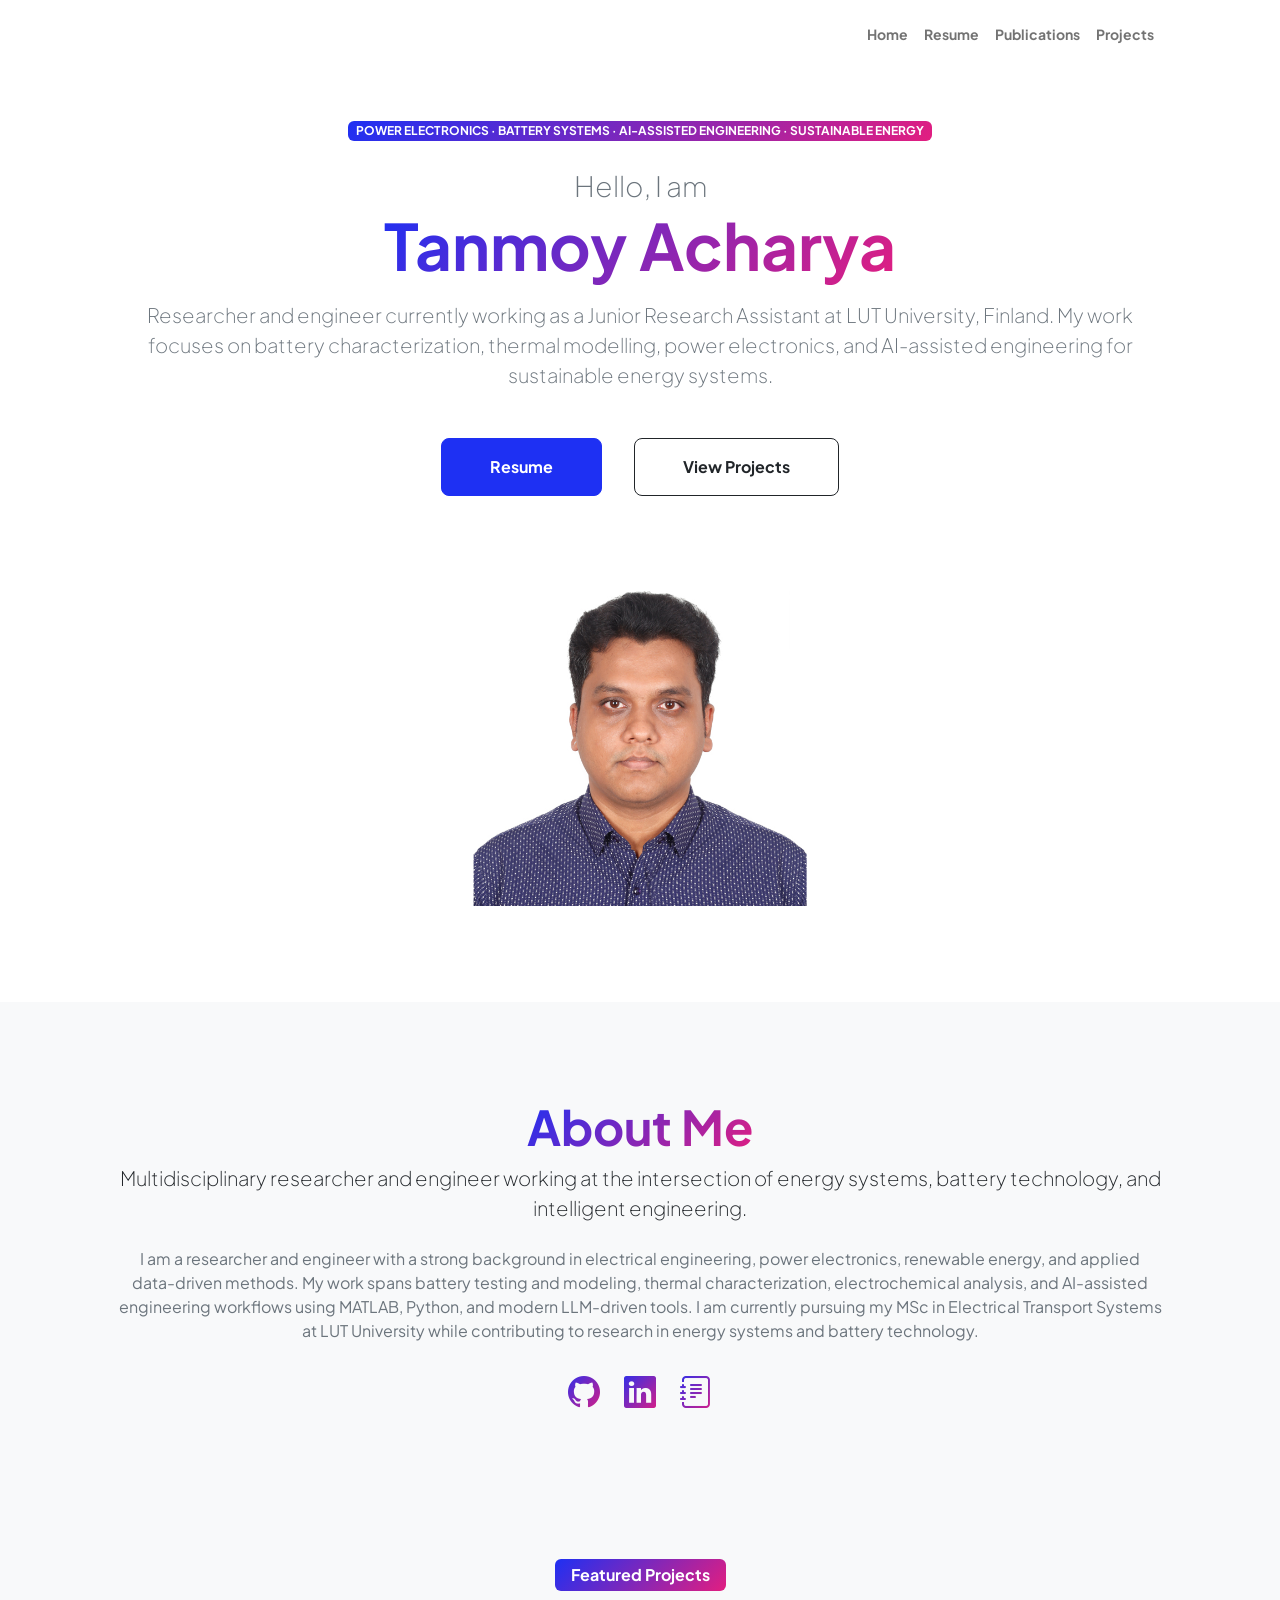
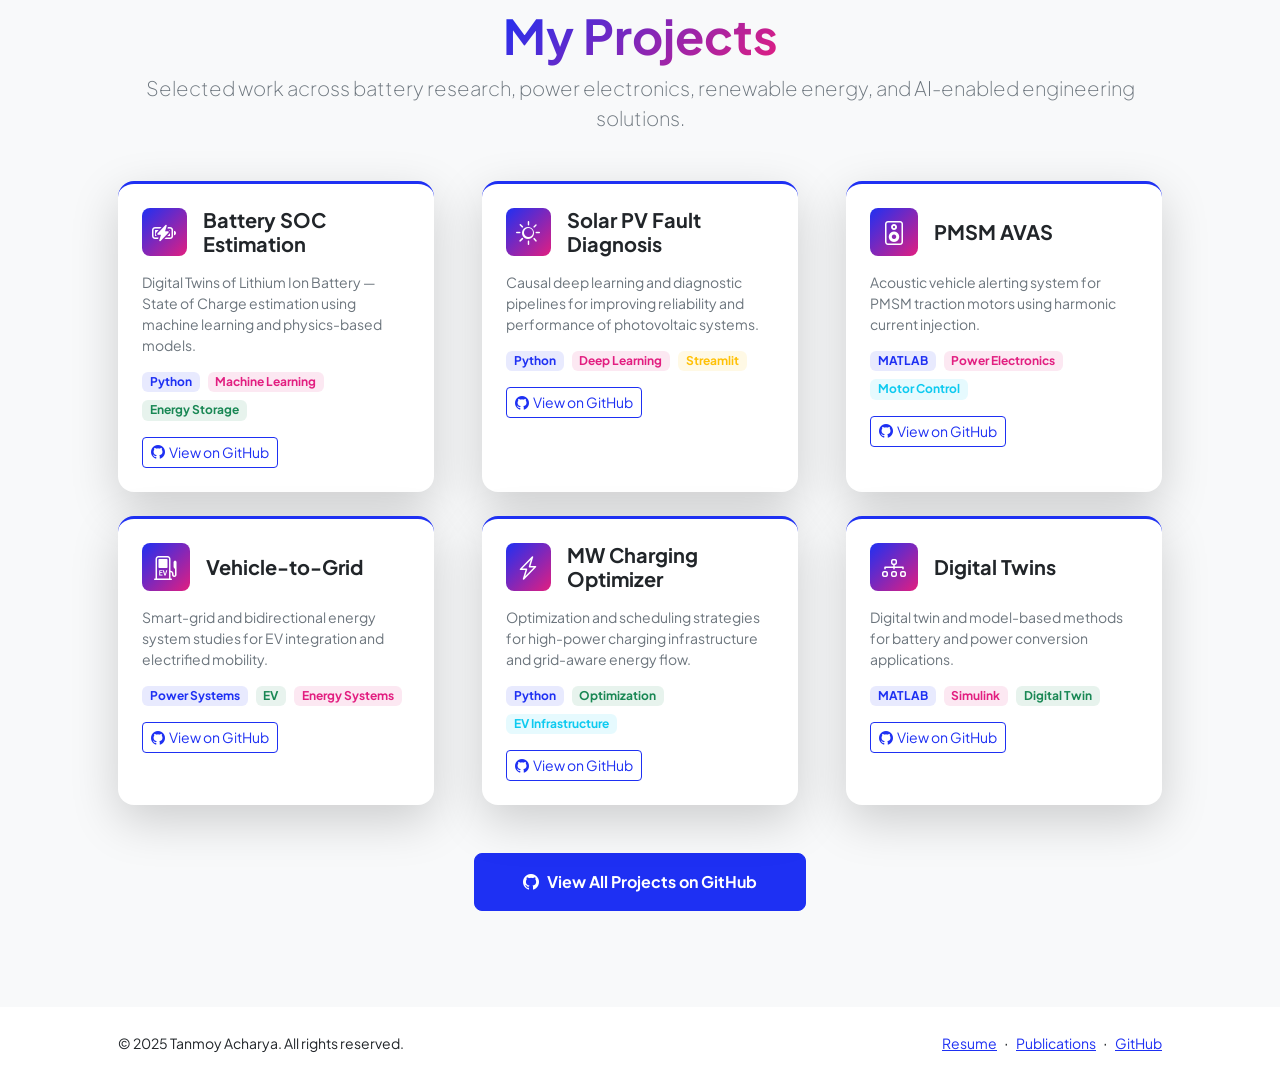
==== commit 52fcf60d: "Restore the Battery SOC Estimation project card and keep the homepage aligned with the current batte" ====
--- a/index.html
+++ b/index.html
@@ -94,15 +94,15 @@
                                 <div class="card-body p-4">
                                     <div class="d-flex align-items-center mb-3">
                                         <div class="feature bg-primary bg-gradient-primary-to-secondary text-white rounded-3 me-3 p-2"><i class="bi bi-battery-charging fs-4"></i></div>
-                                        <h5 class="fw-bolder mb-0">Battery Thermal Characterization</h5>
-                                    </div>
-                                    <p class="text-muted small mb-3">Research on lithium-ion and sodium-ion cell thermal behavior with validated electrothermal models and data-driven analysis.</p>
-                                    <div class="d-flex flex-wrap gap-2 mb-3">
-                                        <span class="badge bg-primary bg-opacity-10 text-primary">MATLAB</span>
-                                        <span class="badge bg-secondary bg-opacity-10 text-secondary">Battery Modeling</span>
-                                        <span class="badge bg-success bg-opacity-10 text-success">Thermal Analysis</span>
-                                    </div>
-                                    <a class="btn btn-outline-primary btn-sm" href="https://github.com/TanmoyAcharya" target="_blank" rel="noopener noreferrer"><i class="bi bi-github me-1"></i>View on GitHub</a>
+                                        <h5 class="fw-bolder mb-0">Battery SOC Estimation</h5>
+                                    </div>
+                                    <p class="text-muted small mb-3">Digital Twins of Lithium Ion Battery — State of Charge estimation using machine learning and physics-based models.</p>
+                                    <div class="d-flex flex-wrap gap-2 mb-3">
+                                        <span class="badge bg-primary bg-opacity-10 text-primary">Python</span>
+                                        <span class="badge bg-secondary bg-opacity-10 text-secondary">Machine Learning</span>
+                                        <span class="badge bg-success bg-opacity-10 text-success">Energy Storage</span>
+                                    </div>
+                                    <a class="btn btn-outline-primary btn-sm" href="https://github.com/TanmoyAcharya/Battery-SOC-estimation" target="_blank" rel="noopener noreferrer"><i class="bi bi-github me-1"></i>View on GitHub</a>
                                 </div>
                             </div>
                         </div>
